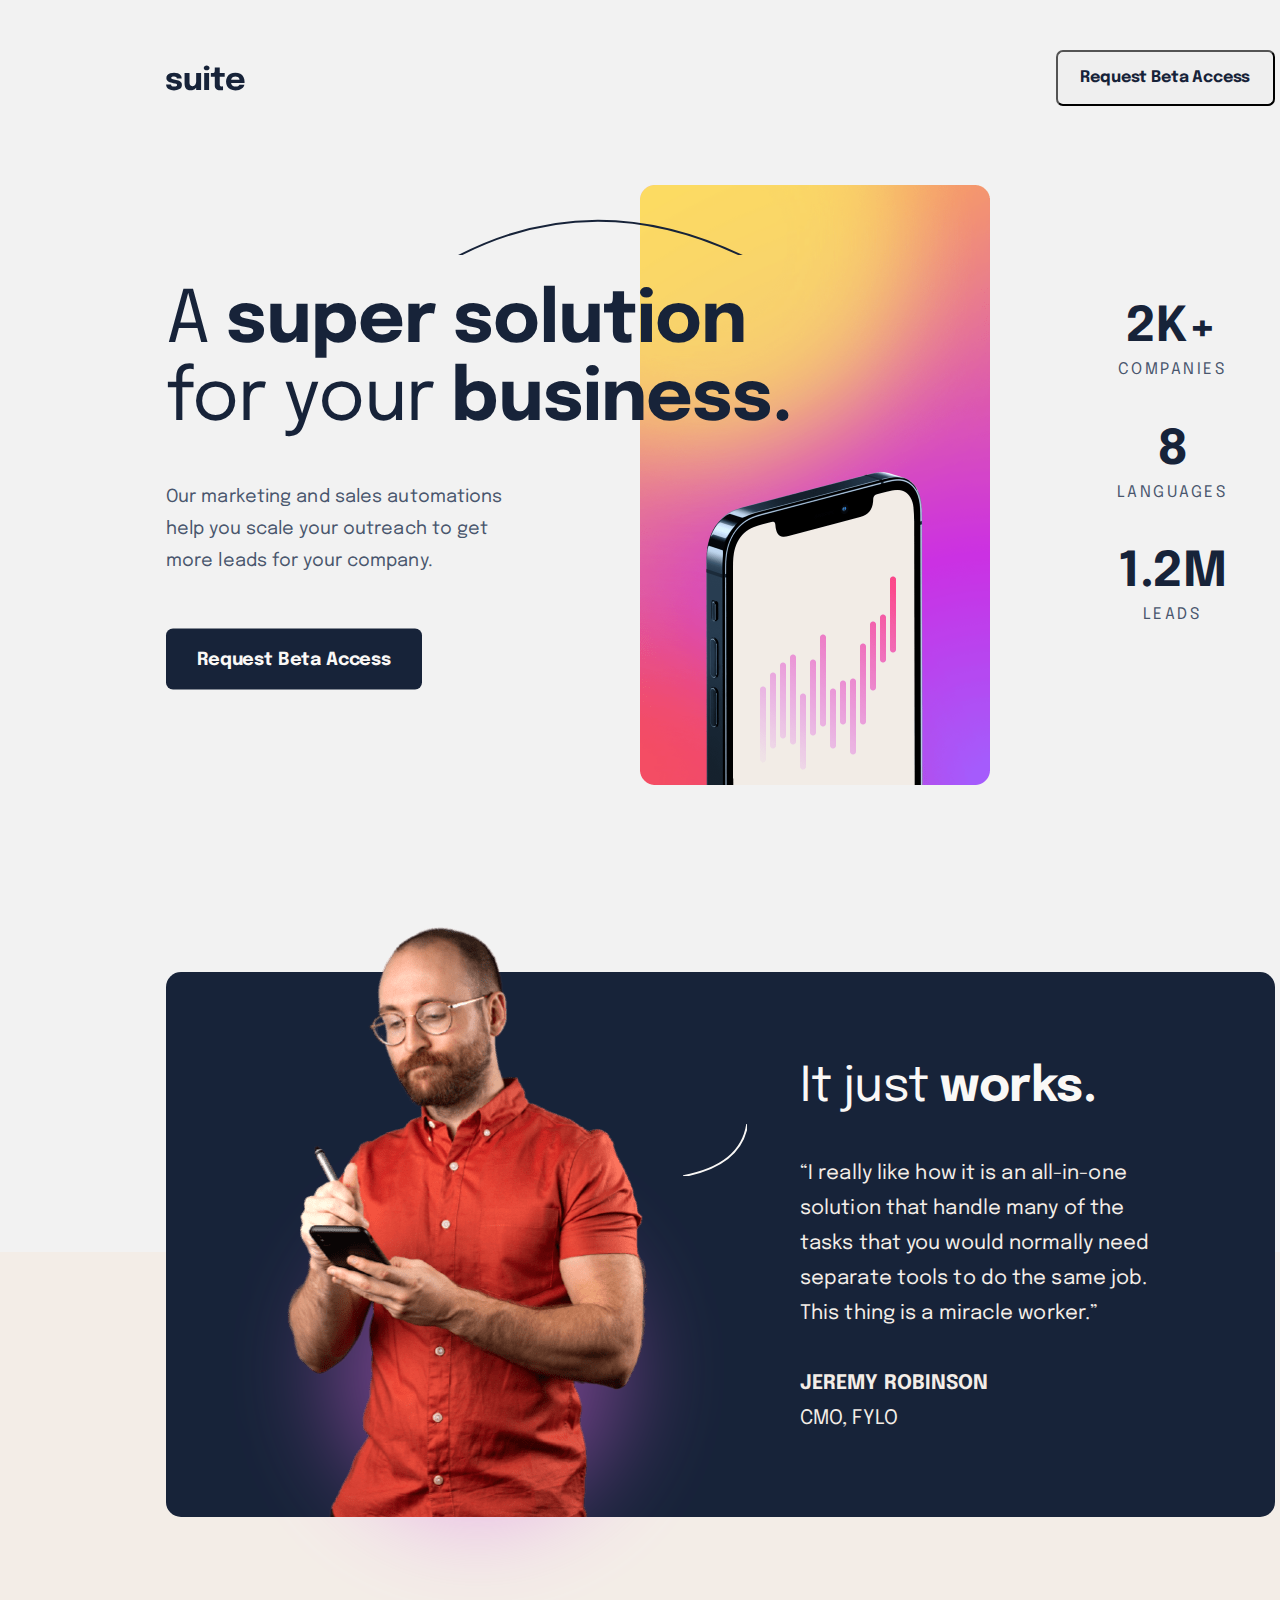
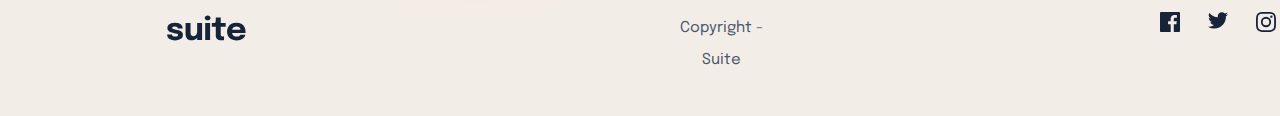
==== index.html @ c9d6505d "starter code removed" ====
<!DOCTYPE html>
<html lang="en">
<head>
  <meta charset="UTF-8">
  <meta name="viewport" content="width=device-width, initial-scale=1.0">
  <!-- favicon -->
  <link rel="icon" type="image/png" sizes="32x32" href="./assets/favicon-32x32.png">
  
  <!-- Epilogue fonts -->
  <link rel="preconnect" href="https://fonts.googleapis.com">
  <link rel="preconnect" href="https://fonts.gstatic.com" crossorigin>
  <link href="https://fonts.googleapis.com/css2?family=Epilogue:wght@400;700&display=swap" rel="stylesheet">
  
  <!-- stylesheet -->
  <link rel="stylesheet" href="style.css"> 
  
  <title>Suite landing page</title>

</head>
<body>
 
  <!-- Header -->
  <div class="header">
    <svg class="logo" width="79" height="26" xmlns="http://www.w3.org/2000/svg"><path d="M8.008 25.384c-1.013 0-1.99-.117-2.928-.352a8.821 8.821 0 0 1-2.52-1.04 5.379 5.379 0 0 1-1.76-1.72c-.432-.688-.648-1.49-.648-2.408V19.576H5.08V19.8c0 .619.275 1.072.824 1.36.55.288 1.293.432 2.232.432.49 0 .963-.05 1.416-.152.453-.101.827-.267 1.12-.496.293-.23.44-.52.44-.872 0-.565-.312-.965-.936-1.2-.624-.235-1.624-.47-3-.704a19.855 19.855 0 0 1-2.368-.544 10 10 0 0 1-2.208-.936A4.827 4.827 0 0 1 .984 15.2C.579 14.597.376 13.864.376 13c0-1.152.35-2.123 1.048-2.912.699-.79 1.63-1.387 2.792-1.792 1.163-.405 2.443-.608 3.84-.608 1.333 0 2.576.221 3.728.664 1.152.443 2.085 1.077 2.8 1.904.715.827 1.072 1.821 1.072 2.984v.224h-4.88v-.192c0-.427-.136-.773-.408-1.04a2.563 2.563 0 0 0-1.032-.6 4.22 4.22 0 0 0-1.296-.2 6.11 6.11 0 0 0-1.256.136 2.96 2.96 0 0 0-1.096.448 1.003 1.003 0 0 0-.448.872c0 .363.16.659.48.888.32.23.768.416 1.344.56.576.144 1.243.28 2 .408a24.9 24.9 0 0 1 2.264.488 9.99 9.99 0 0 1 2.24.88 4.882 4.882 0 0 1 1.696 1.488c.432.613.648 1.39.648 2.328 0 .97-.224 1.803-.672 2.496a5.126 5.126 0 0 1-1.816 1.688 9.18 9.18 0 0 1-2.544.96c-.933.208-1.89.312-2.872.312Zm16.58-.064c-1.206 0-2.198-.195-2.976-.584-.78-.39-1.392-.915-1.84-1.576a6.381 6.381 0 0 1-.944-2.208 11.254 11.254 0 0 1-.272-2.464V8.008h4.96v9.168c0 .715.08 1.37.24 1.968.16.597.456 1.077.888 1.44s1.048.544 1.848.544c.778 0 1.44-.221 1.984-.664.544-.443.96-1.01 1.248-1.704a5.538 5.538 0 0 0 .432-2.144l1.392 1.136a8.842 8.842 0 0 1-.488 2.976 7.408 7.408 0 0 1-1.384 2.408 6.208 6.208 0 0 1-2.184 1.608c-.86.384-1.827.576-2.904.576Zm5.568-.32V8.008h4.96V25h-4.96Zm8.035 0V8.008h4.912V25h-4.912ZM40.64 5.24c-.768 0-1.437-.203-2.008-.608-.57-.405-.856-.976-.856-1.712 0-.747.285-1.323.856-1.728.57-.405 1.24-.608 2.008-.608.779 0 1.453.203 2.024.608.57.405.856.981.856 1.728s-.285 1.32-.856 1.72c-.57.4-1.245.6-2.024.6Zm14.036 20.112c-.651 0-1.32-.056-2.008-.168a5.718 5.718 0 0 1-1.92-.672c-.592-.336-1.07-.83-1.432-1.48-.363-.65-.544-1.51-.544-2.576v-8.608h-3.92v-3.84h1.104c.64 0 1.149-.027 1.528-.08.378-.053.661-.19.848-.408.186-.219.306-.563.36-1.032.053-.47.08-1.115.08-1.936V2.408h4.976v5.6h4.944v3.84h-4.944V19.048c0 .736.088 1.333.264 1.792.176.459.616.688 1.32.688a5.01 5.01 0 0 0 1-.096c.314-.064.552-.128.712-.192v3.728a4.913 4.913 0 0 1-.944.264c-.406.08-.88.12-1.424.12Zm8.051-7.36v-3.28H73.99l-.48.832v-.48c0-.608-.144-1.192-.432-1.752-.288-.56-.733-1.019-1.336-1.376-.602-.357-1.373-.536-2.312-.536-.938 0-1.746.2-2.424.6-.677.4-1.194.973-1.552 1.72-.357.747-.536 1.648-.536 2.704 0 1.088.174 2.019.52 2.792.347.773.864 1.368 1.552 1.784.688.416 1.544.624 2.568.624.662 0 1.232-.061 1.712-.184s.872-.28 1.176-.472c.304-.192.536-.405.696-.64.16-.235.256-.464.288-.688h4.896c-.064.715-.31 1.416-.736 2.104-.426.688-1.018 1.307-1.776 1.856-.757.55-1.677.984-2.76 1.304-1.082.32-2.317.48-3.704.48-1.877 0-3.514-.376-4.912-1.128-1.397-.752-2.48-1.792-3.248-3.12-.768-1.328-1.152-2.861-1.152-4.6 0-1.76.392-3.304 1.176-4.632.784-1.328 1.878-2.363 3.28-3.104 1.403-.741 3.027-1.112 4.872-1.112 1.888 0 3.52.376 4.896 1.128a7.878 7.878 0 0 1 3.184 3.152c.747 1.35 1.12 2.92 1.12 4.712 0 .267-.005.523-.016.768-.01.245-.026.427-.048.544H62.726Z" fill="#172339"/></svg>
    <button class="top-most-button">Request Beta Access</button> 
  </div>

  <!-- first-section -->
  <div class="first-section">
  <svg class = "arch" width="289" height="39" xmlns="http://www.w3.org/2000/svg"><path d="M1 37.676c92.173-48 187.84-48 287 0" stroke="#172339" stroke-width="2" fill="none"/></svg>
  <div class="description"><h1 class="main-description">A <strong>super solution</strong> <br> for your <strong>business.</strong> </h1>

  <h5 class="second-description">Our marketing and sales automations <br> help you scale your outreach to 
  get <br> more leads for your company. </h5>

  <button class="second-button"> Request Beta Access </button>
  </div>
  <img class="phone" src="assets/image-hero-portrait@2x.png" alt="">
  <img class="tablet-phone" src="assets/image-hero-portrait.png" alt="">
  <img class="mobile-phone" src="assets/image-hero-landscape.png" alt="">

  <div class="metrics">
    
      <h2>2K+</h2>
    <h5>COMPANIES</h5>

    <h2 >8</h2>
    <h5> LANGUAGES </h5>

    <h2 >1.2M</h2>
    <h5>LEADS</h5>
    

  </div>
  </div>

  <!-- second section -->
  <div class="second-section">
    <img class="jeremy" src="assets/image-jeremy-large.png" alt="jeremy">
    <img class="phone-jeremy" src="assets/image-jeremy-small.png" alt="jeremy">
   

    <svg class="blur" width="538" height="538" xmlns="http://www.w3.org/2000/svg"><defs><filter x="-51%" y="-51%" width="202%" height="202%" filterUnits="objectBoundingBox" id="a"><feGaussianBlur stdDeviation="50" in="SourceGraphic"/></filter></defs><circle filter="url(#a)" cx="289" cy="412" r="147" transform="translate(-20 -143)" fill="#DB65E2" fill-rule="evenodd" opacity=".476"/></svg>
    <svg class="second-curve" width="66" height="54" xmlns="http://www.w3.org/2000/svg"><path d="M64.25.153C59.995 27.67 38.646 45.003.2 52.153" stroke="#FAF8F6" stroke-width="2" fill="none"/></svg>
    <div class="testimony"> 
      <div class="text-placement">
      <h3>It just <strong> works.</strong></h3>

    <h4>“I really like how it is an all-in-one <br> solution that handle many of 
    the <br> tasks that you would normally need <br> separate tools to do the same 
    job. <br> This thing is a miracle worker.”
    <br><br><strong>JEREMY ROBINSON</strong><br> CMO, FYLO </h4>
  </div>
  </div>
</div>


<!-- footer -->
<footer>
  <div class="footer-div">
   <svg class="logo" width="79" height="26" xmlns="http://www.w3.org/2000/svg"><path d="M8.008 25.384c-1.013 0-1.99-.117-2.928-.352a8.821 8.821 0 0 1-2.52-1.04 5.379 5.379 0 0 1-1.76-1.72c-.432-.688-.648-1.49-.648-2.408V19.576H5.08V19.8c0 .619.275 1.072.824 1.36.55.288 1.293.432 2.232.432.49 0 .963-.05 1.416-.152.453-.101.827-.267 1.12-.496.293-.23.44-.52.44-.872 0-.565-.312-.965-.936-1.2-.624-.235-1.624-.47-3-.704a19.855 19.855 0 0 1-2.368-.544 10 10 0 0 1-2.208-.936A4.827 4.827 0 0 1 .984 15.2C.579 14.597.376 13.864.376 13c0-1.152.35-2.123 1.048-2.912.699-.79 1.63-1.387 2.792-1.792 1.163-.405 2.443-.608 3.84-.608 1.333 0 2.576.221 3.728.664 1.152.443 2.085 1.077 2.8 1.904.715.827 1.072 1.821 1.072 2.984v.224h-4.88v-.192c0-.427-.136-.773-.408-1.04a2.563 2.563 0 0 0-1.032-.6 4.22 4.22 0 0 0-1.296-.2 6.11 6.11 0 0 0-1.256.136 2.96 2.96 0 0 0-1.096.448 1.003 1.003 0 0 0-.448.872c0 .363.16.659.48.888.32.23.768.416 1.344.56.576.144 1.243.28 2 .408a24.9 24.9 0 0 1 2.264.488 9.99 9.99 0 0 1 2.24.88 4.882 4.882 0 0 1 1.696 1.488c.432.613.648 1.39.648 2.328 0 .97-.224 1.803-.672 2.496a5.126 5.126 0 0 1-1.816 1.688 9.18 9.18 0 0 1-2.544.96c-.933.208-1.89.312-2.872.312Zm16.58-.064c-1.206 0-2.198-.195-2.976-.584-.78-.39-1.392-.915-1.84-1.576a6.381 6.381 0 0 1-.944-2.208 11.254 11.254 0 0 1-.272-2.464V8.008h4.96v9.168c0 .715.08 1.37.24 1.968.16.597.456 1.077.888 1.44s1.048.544 1.848.544c.778 0 1.44-.221 1.984-.664.544-.443.96-1.01 1.248-1.704a5.538 5.538 0 0 0 .432-2.144l1.392 1.136a8.842 8.842 0 0 1-.488 2.976 7.408 7.408 0 0 1-1.384 2.408 6.208 6.208 0 0 1-2.184 1.608c-.86.384-1.827.576-2.904.576Zm5.568-.32V8.008h4.96V25h-4.96Zm8.035 0V8.008h4.912V25h-4.912ZM40.64 5.24c-.768 0-1.437-.203-2.008-.608-.57-.405-.856-.976-.856-1.712 0-.747.285-1.323.856-1.728.57-.405 1.24-.608 2.008-.608.779 0 1.453.203 2.024.608.57.405.856.981.856 1.728s-.285 1.32-.856 1.72c-.57.4-1.245.6-2.024.6Zm14.036 20.112c-.651 0-1.32-.056-2.008-.168a5.718 5.718 0 0 1-1.92-.672c-.592-.336-1.07-.83-1.432-1.48-.363-.65-.544-1.51-.544-2.576v-8.608h-3.92v-3.84h1.104c.64 0 1.149-.027 1.528-.08.378-.053.661-.19.848-.408.186-.219.306-.563.36-1.032.053-.47.08-1.115.08-1.936V2.408h4.976v5.6h4.944v3.84h-4.944V19.048c0 .736.088 1.333.264 1.792.176.459.616.688 1.32.688a5.01 5.01 0 0 0 1-.096c.314-.064.552-.128.712-.192v3.728a4.913 4.913 0 0 1-.944.264c-.406.08-.88.12-1.424.12Zm8.051-7.36v-3.28H73.99l-.48.832v-.48c0-.608-.144-1.192-.432-1.752-.288-.56-.733-1.019-1.336-1.376-.602-.357-1.373-.536-2.312-.536-.938 0-1.746.2-2.424.6-.677.4-1.194.973-1.552 1.72-.357.747-.536 1.648-.536 2.704 0 1.088.174 2.019.52 2.792.347.773.864 1.368 1.552 1.784.688.416 1.544.624 2.568.624.662 0 1.232-.061 1.712-.184s.872-.28 1.176-.472c.304-.192.536-.405.696-.64.16-.235.256-.464.288-.688h4.896c-.064.715-.31 1.416-.736 2.104-.426.688-1.018 1.307-1.776 1.856-.757.55-1.677.984-2.76 1.304-1.082.32-2.317.48-3.704.48-1.877 0-3.514-.376-4.912-1.128-1.397-.752-2.48-1.792-3.248-3.12-.768-1.328-1.152-2.861-1.152-4.6 0-1.76.392-3.304 1.176-4.632.784-1.328 1.878-2.363 3.28-3.104 1.403-.741 3.027-1.112 4.872-1.112 1.888 0 3.52.376 4.896 1.128a7.878 7.878 0 0 1 3.184 3.152c.747 1.35 1.12 2.92 1.12 4.712 0 .267-.005.523-.016.768-.01.245-.026.427-.048.544H62.726Z" fill="#172339"/></svg>
    <h6>Copyright - Suite</h6>
    <div class="media">
      <svg class ="fb" width="20" height="20" xmlns="http://www.w3.org/2000/svg"><path d="M18.896 0H1.104C.494 0 0 .494 0 1.104v17.793C0 19.506.494 20 1.104 20h9.58v-7.745H8.076V9.237h2.606V7.01c0-2.583 1.578-3.99 3.883-3.99 1.104 0 2.052.082 2.329.119v2.7h-1.598c-1.254 0-1.496.597-1.496 1.47v1.928h2.989l-.39 3.018h-2.6V20h5.098c.608 0 1.102-.494 1.102-1.104V1.104C20 .494 19.506 0 18.896 0Z" fill="#172339"/></svg>
      <svg class = "twt" width="20" height="17" xmlns="http://www.w3.org/2000/svg"><path d="M20 2.172a8.192 8.192 0 0 1-2.357.646 4.11 4.11 0 0 0 1.805-2.27 8.22 8.22 0 0 1-2.606.996A4.096 4.096 0 0 0 13.847.248c-2.65 0-4.596 2.472-3.998 5.037A11.648 11.648 0 0 1 1.392 1a4.109 4.109 0 0 0 1.27 5.478 4.086 4.086 0 0 1-1.858-.513c-.045 1.9 1.318 3.679 3.291 4.075a4.113 4.113 0 0 1-1.853.07 4.106 4.106 0 0 0 3.833 2.849A8.25 8.25 0 0 1 0 14.658a11.616 11.616 0 0 0 6.29 1.843c7.618 0 11.923-6.434 11.663-12.205A8.354 8.354 0 0 0 20 2.172Z" fill="#172339"/></svg>
      <svg class = "ig" width="20" height="20" xmlns="http://www.w3.org/2000/svg"><path d="M10 1.802c2.67 0 2.987.01 4.042.059 2.71.123 3.975 1.409 4.099 4.099.048 1.054.057 1.37.057 4.04 0 2.672-.01 2.988-.057 4.042-.124 2.687-1.387 3.975-4.1 4.099-1.054.048-1.37.058-4.041.058-2.67 0-2.987-.01-4.04-.058-2.717-.124-3.977-1.416-4.1-4.1-.048-1.054-.058-1.37-.058-4.041 0-2.67.01-2.986.058-4.04.124-2.69 1.387-3.977 4.1-4.1 1.054-.048 1.37-.058 4.04-.058ZM10 0C7.284 0 6.944.012 5.877.06 2.246.227.227 2.242.061 5.877.01 6.944 0 7.284 0 10s.012 3.057.06 4.123c.167 3.632 2.182 5.65 5.817 5.817 1.067.048 1.407.06 4.123.06s3.057-.012 4.123-.06c3.629-.167 5.652-2.182 5.816-5.817.05-1.066.061-1.407.061-4.123s-.012-3.056-.06-4.122C19.777 2.249 17.76.228 14.124.06 13.057.01 12.716 0 10 0Zm0 4.865a5.135 5.135 0 1 0 0 10.27 5.135 5.135 0 0 0 0-10.27Zm0 8.468a3.333 3.333 0 1 1 0-6.666 3.333 3.333 0 0 1 0 6.666Zm5.338-9.87a1.2 1.2 0 1 0 0 2.4 1.2 1.2 0 0 0 0-2.4Z" fill="#172339"/></svg>
    </div>
  </div>
</footer>
</body>
</html>
---- style.css ----
body{
    margin: 0;
    padding: 50px 166px;
    background-color: #F2F2F2;
    font-family: 'Epilogue', sans-serif;
    position: relative;
}

.header {
    height: 56px;
    width: 1108.85px;
    margin: auto;
    position: relative;
}

.logo{
    position: absolute;
    top: 50%;
    transform: translateY(-50%);
}

.top-most-button{
    position:absolute;
    right: 0;
    top: 50%;
    transform: translateY(-50%); 
    height: 56px;
    width: 219px;
    font-family: Epilogue;
    font-size: 16px;
    font-weight: 700;
    line-height: 32px;
    letter-spacing: -0.1599999964237213px;
    border-radius: 7px;
    color: #172339;
}

.top-most-button:hover{
    background-color: #172339;
    color: #FAF8F6;
}

.first-section{
    margin: 79px auto 142.44px auto;
    position: relative;
    width: 64rem;
    height: 600px;
}

.description{
    position: absolute;
    top: 50%;
    transform: translateY(-50%);
    height: 405px;
    width: 635px;
;

}

.metrics{
    position:absolute;
    height: 375px;
    width: 190px;
    right: 0;
    top: 50%;
    transform: translateY(-60%);
    text-align: center;
   
   
}

.phone{
    position: absolute;
    left: 474px;
    width: 350px;
    height: 600px;
    z-index: -1;
    margin-right: 96px;
}

.tablet-phone{
    display: none;
}

.mobile-phone{
    display: none;
}

.arch{
    position: absolute;
    top: 34px;
    left: 290px;
    height: 36px;
    width: 287px;
}

h1 {
    font-weight: lighter;
}

.main-description{
    margin: 0 0 40px 0;
    height: 158px;
    width: 635px;
    font-weight: 400;
    font-size: 72px;
    line-height: 78px;
    letter-spacing: -1px;
    color: #172339;

}

.second-description{
    width: 350px;
    height: 96px;
    color: #49566D;
    font-family: Epilogue;
    font-size: 18px;
    font-weight: 400;
    line-height: 32px;
    letter-spacing: 0.10000000149011612px;
    text-align: left;

}

.second-button{
    height: 61px;
    width: 256px;
    margin-top: 52px;
    border-radius: 7px;
    background-color: #172339;
    font-family: Epilogue;
    font-size: 18px;
    font-weight: 700;
    line-height: 32px;
    letter-spacing: -0.18000000715255737px;
   color: #FAF8F6;
   border-width: 0;
}
.second-button:hover{
    background-image: linear-gradient(to bottom right, #A060FF, #CB30E3, #FFA84E);
}

h2{
    height: 56px;
    width: 344px;
    font-family: Epilogue;
    font-size: 48px;
    font-weight: 700;
    line-height: 56px;
    letter-spacing: -0.5px;
    margin-bottom: 1px;
    color: #172339;



}

h5{
    margin: 0;
    height: 26px;
    width: 344px;
    font-family: Epilogue;
    font-size: 16px;
    font-weight: 400;
    line-height: 26px;
    letter-spacing: 2.5px;
    color: #49566D;
}

.second-section{
    position: relative;
    height: 589.5569458007812px;
    width: 1109px;
    

}

.jeremy {
    position: absolute;
   left: 121.49px;
   z-index: 1;
   
}

.tablet-jeremy{
    display: none;
}

.phone-jeremy{
    display: none;
}

.blur{
    position: absolute;
    left: 43.49000000000001px;
    bottom: -122px;
    z-index: 0;

}

.testimony {
    position: absolute;
    height: 545px;
    width: 1109px;
    background: #172339;
    bottom: 0;
    border-radius: 15px;
    z-index: -1;
    

}

.text-placement {
    position: absolute;
    right: 125px;
    top : 50%;
    transform: translateY(-50%); 
    height: 369px;
    width: 350px;


}

h3{
    height: 56px;
    width: 308px;
    font-family: Epilogue;
    font-size: 48px;
    font-weight: 400;
    line-height: 56px;
    letter-spacing: -0.5px;
    text-align: left;
    color: #FAF8F6;
    height: 56px;
    left: 0px;
    top: 0px;
    border-radius: nullpx;
    margin: 0 0 40px 0;


}

h4 {
    height: 175px;
    width: 350px;
    font-family: Epilogue;
    font-size: 20px;
    font-weight: 400;
    line-height: 35px;
    letter-spacing: 0.10000000149011612px;
    text-align: left;
    color: #F3EDE7;
    margin: 0;

    

}

.second-curve {
    position: absolute;
    top: 196.15px;
    right: 527.75px;
    width: 64.05px;
    height: 52px;
}

footer {
    background: #F3EDE7;
    position: absolute;
    width: 1440px;
    height: 464px;
    left: 0px;
    top: 1252px;
    z-index: -2;
    
}

.footer-div{
    position: absolute;
    height: 32px;
    width: 1109px;
    left: 167px;
    bottom: 72px;
    border-radius: 0px;

}

h6{
    text-align: center;
    display: inline;
    position: absolute;
    right: 50%;
    transform: translateX(50%);
    bottom: 0px;
    margin: 0;
    font-size: 15px;
    font-weight: 400;
    line-height: 32px;
    letter-spacing: 0.0833333358168602px;
    text-align: center;
    color: #49566D;
    height: 32px;
    width: 125px;
}

.media{
    height: 20px;
    width: 116px;
    text-align: right;
    height: 20px;
    width: 116px;
    display: flex;
    position: absolute;
    right: 0;
}

.fb{
    margin-right: 28px;
}

.twt {
    margin-right: 28px;
}

.twt:hover{
    opacity: 50%;
}

.ig:hover{
    opacity: 50%;
}

.fb:hover{
    opacity: 50%;
}

@media only screen  
and (min-width: 600px) 
and (max-width: 768px) {
    .phone {
       display: none; 
    }

    .tablet-phone{
        display: block;
    }

    
}

@media only screen  
  and (max-width: 600px) {
    .phone {
       display: none; 
    }

    .mobile-phone{
        display: flex;
        position: absolute;
        height: 240px;
        width: 343px;
        left: 0px;
        top: 379px;
    }

    .jeremy{
        display: none;
    }

    .phone-jeremy{
        display: block;
       
    


    }

    .header{
        width: 354px;
        height: 48px;
    }

    body{
        padding: 50px 16px;
    }

    .top-most-button{
        height: 48px;
        width: 182px;
        font-family: Epilogue;
        font-size: 14px;
        font-weight: 700;
        line-height: 24px;
        letter-spacing: -0.14000000059604645px;
    }

    .first-section{
        width: 343.5px;
    }

    .arch{
        position: absolute;
        height: 102px;
        width: 291.47222900390625px;
        left: 87px;
        top: -39px;
        
        transform: scale(0.5);

    }
    .description{
        position: absolute;
        height: 325.3243713378906px;
        width: 343.5px;
        left: 0px;
        top: 178px;
        border-radius: 0px;

    }
    .main-description{
        font-family: Epilogue;
        font-size: 38px;
        font-weight: 700;
        line-height: 44px;
        letter-spacing: -0.5277777910232544px;
        text-align: left;
        margin-bottom: 0;

    }

    .second-description{
        position: absolute;
        height: 84px;
        width: 343px;
        left: 0px;
        top: 114px;
       

        font-family: Epilogue;
        font-size: 16px;
        font-weight: 400;
        line-height: 28px;
        letter-spacing: 0.08888889104127884px;
        text-align: left;

    }

    .second-button{
        position: absolute;
    top: 179zpx;
    
    }

    .metrics{
        position: absolute;
        height: 313px;
        width: 344px;
        left: 0;
        top: 847px;
        
    }

    .second-section{
        height: 929px;
        width: 573px;
        left: 0px;
        top: 1174px;
        border-radius: 0px;


    }
}
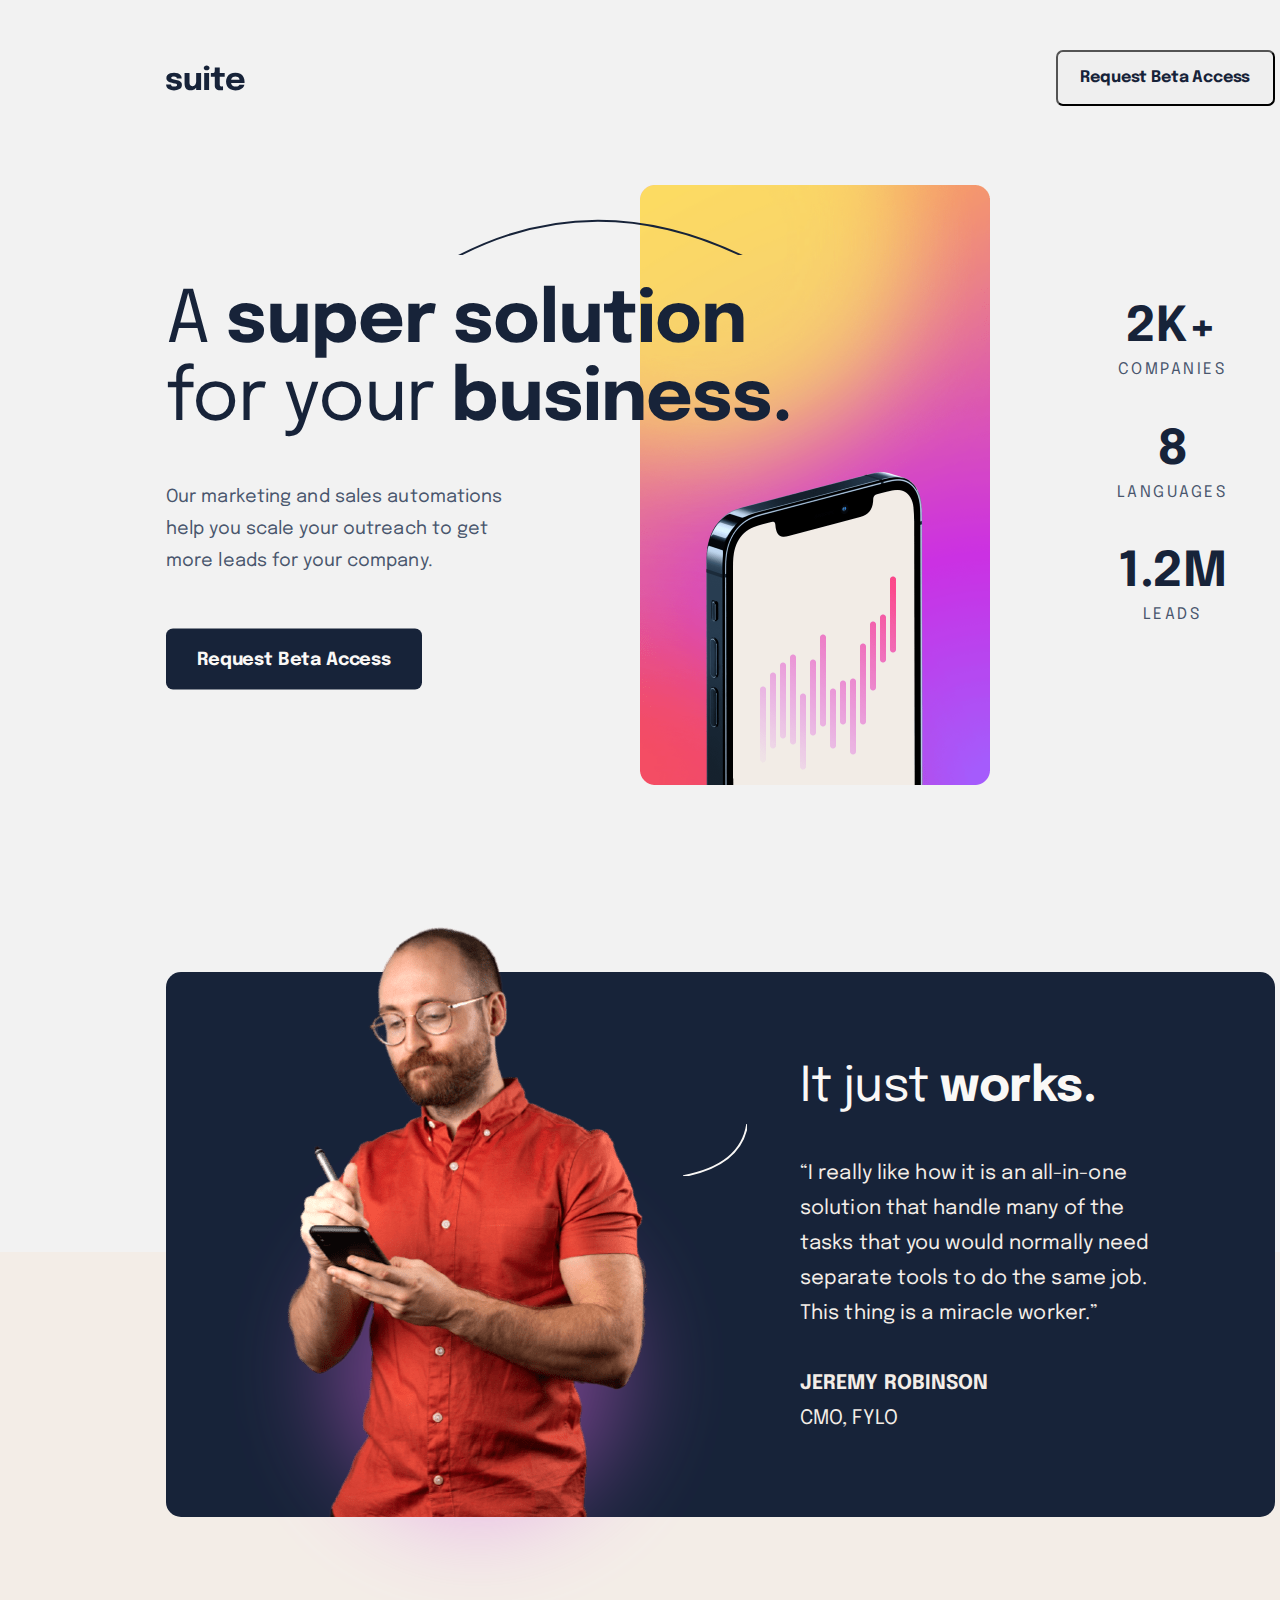
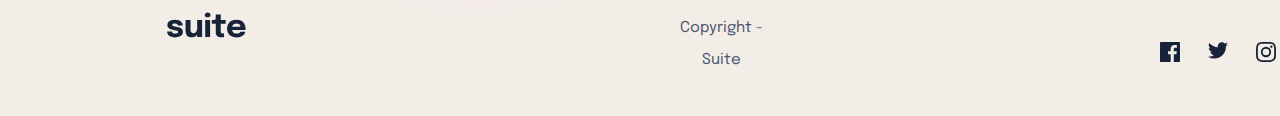
==== commit 1f443ee8: "arrangement of phone view done" ====
--- a/index.html
+++ b/index.html
@@ -78,7 +78,7 @@
 <!-- footer -->
 <footer>
   <div class="footer-div">
-   <svg class="logo" width="79" height="26" xmlns="http://www.w3.org/2000/svg"><path d="M8.008 25.384c-1.013 0-1.99-.117-2.928-.352a8.821 8.821 0 0 1-2.52-1.04 5.379 5.379 0 0 1-1.76-1.72c-.432-.688-.648-1.49-.648-2.408V19.576H5.08V19.8c0 .619.275 1.072.824 1.36.55.288 1.293.432 2.232.432.49 0 .963-.05 1.416-.152.453-.101.827-.267 1.12-.496.293-.23.44-.52.44-.872 0-.565-.312-.965-.936-1.2-.624-.235-1.624-.47-3-.704a19.855 19.855 0 0 1-2.368-.544 10 10 0 0 1-2.208-.936A4.827 4.827 0 0 1 .984 15.2C.579 14.597.376 13.864.376 13c0-1.152.35-2.123 1.048-2.912.699-.79 1.63-1.387 2.792-1.792 1.163-.405 2.443-.608 3.84-.608 1.333 0 2.576.221 3.728.664 1.152.443 2.085 1.077 2.8 1.904.715.827 1.072 1.821 1.072 2.984v.224h-4.88v-.192c0-.427-.136-.773-.408-1.04a2.563 2.563 0 0 0-1.032-.6 4.22 4.22 0 0 0-1.296-.2 6.11 6.11 0 0 0-1.256.136 2.96 2.96 0 0 0-1.096.448 1.003 1.003 0 0 0-.448.872c0 .363.16.659.48.888.32.23.768.416 1.344.56.576.144 1.243.28 2 .408a24.9 24.9 0 0 1 2.264.488 9.99 9.99 0 0 1 2.24.88 4.882 4.882 0 0 1 1.696 1.488c.432.613.648 1.39.648 2.328 0 .97-.224 1.803-.672 2.496a5.126 5.126 0 0 1-1.816 1.688 9.18 9.18 0 0 1-2.544.96c-.933.208-1.89.312-2.872.312Zm16.58-.064c-1.206 0-2.198-.195-2.976-.584-.78-.39-1.392-.915-1.84-1.576a6.381 6.381 0 0 1-.944-2.208 11.254 11.254 0 0 1-.272-2.464V8.008h4.96v9.168c0 .715.08 1.37.24 1.968.16.597.456 1.077.888 1.44s1.048.544 1.848.544c.778 0 1.44-.221 1.984-.664.544-.443.96-1.01 1.248-1.704a5.538 5.538 0 0 0 .432-2.144l1.392 1.136a8.842 8.842 0 0 1-.488 2.976 7.408 7.408 0 0 1-1.384 2.408 6.208 6.208 0 0 1-2.184 1.608c-.86.384-1.827.576-2.904.576Zm5.568-.32V8.008h4.96V25h-4.96Zm8.035 0V8.008h4.912V25h-4.912ZM40.64 5.24c-.768 0-1.437-.203-2.008-.608-.57-.405-.856-.976-.856-1.712 0-.747.285-1.323.856-1.728.57-.405 1.24-.608 2.008-.608.779 0 1.453.203 2.024.608.57.405.856.981.856 1.728s-.285 1.32-.856 1.72c-.57.4-1.245.6-2.024.6Zm14.036 20.112c-.651 0-1.32-.056-2.008-.168a5.718 5.718 0 0 1-1.92-.672c-.592-.336-1.07-.83-1.432-1.48-.363-.65-.544-1.51-.544-2.576v-8.608h-3.92v-3.84h1.104c.64 0 1.149-.027 1.528-.08.378-.053.661-.19.848-.408.186-.219.306-.563.36-1.032.053-.47.08-1.115.08-1.936V2.408h4.976v5.6h4.944v3.84h-4.944V19.048c0 .736.088 1.333.264 1.792.176.459.616.688 1.32.688a5.01 5.01 0 0 0 1-.096c.314-.064.552-.128.712-.192v3.728a4.913 4.913 0 0 1-.944.264c-.406.08-.88.12-1.424.12Zm8.051-7.36v-3.28H73.99l-.48.832v-.48c0-.608-.144-1.192-.432-1.752-.288-.56-.733-1.019-1.336-1.376-.602-.357-1.373-.536-2.312-.536-.938 0-1.746.2-2.424.6-.677.4-1.194.973-1.552 1.72-.357.747-.536 1.648-.536 2.704 0 1.088.174 2.019.52 2.792.347.773.864 1.368 1.552 1.784.688.416 1.544.624 2.568.624.662 0 1.232-.061 1.712-.184s.872-.28 1.176-.472c.304-.192.536-.405.696-.64.16-.235.256-.464.288-.688h4.896c-.064.715-.31 1.416-.736 2.104-.426.688-1.018 1.307-1.776 1.856-.757.55-1.677.984-2.76 1.304-1.082.32-2.317.48-3.704.48-1.877 0-3.514-.376-4.912-1.128-1.397-.752-2.48-1.792-3.248-3.12-.768-1.328-1.152-2.861-1.152-4.6 0-1.76.392-3.304 1.176-4.632.784-1.328 1.878-2.363 3.28-3.104 1.403-.741 3.027-1.112 4.872-1.112 1.888 0 3.52.376 4.896 1.128a7.878 7.878 0 0 1 3.184 3.152c.747 1.35 1.12 2.92 1.12 4.712 0 .267-.005.523-.016.768-.01.245-.026.427-.048.544H62.726Z" fill="#172339"/></svg>
+   <svg class="second-logo" width="79" height="26" xmlns="http://www.w3.org/2000/svg"><path d="M8.008 25.384c-1.013 0-1.99-.117-2.928-.352a8.821 8.821 0 0 1-2.52-1.04 5.379 5.379 0 0 1-1.76-1.72c-.432-.688-.648-1.49-.648-2.408V19.576H5.08V19.8c0 .619.275 1.072.824 1.36.55.288 1.293.432 2.232.432.49 0 .963-.05 1.416-.152.453-.101.827-.267 1.12-.496.293-.23.44-.52.44-.872 0-.565-.312-.965-.936-1.2-.624-.235-1.624-.47-3-.704a19.855 19.855 0 0 1-2.368-.544 10 10 0 0 1-2.208-.936A4.827 4.827 0 0 1 .984 15.2C.579 14.597.376 13.864.376 13c0-1.152.35-2.123 1.048-2.912.699-.79 1.63-1.387 2.792-1.792 1.163-.405 2.443-.608 3.84-.608 1.333 0 2.576.221 3.728.664 1.152.443 2.085 1.077 2.8 1.904.715.827 1.072 1.821 1.072 2.984v.224h-4.88v-.192c0-.427-.136-.773-.408-1.04a2.563 2.563 0 0 0-1.032-.6 4.22 4.22 0 0 0-1.296-.2 6.11 6.11 0 0 0-1.256.136 2.96 2.96 0 0 0-1.096.448 1.003 1.003 0 0 0-.448.872c0 .363.16.659.48.888.32.23.768.416 1.344.56.576.144 1.243.28 2 .408a24.9 24.9 0 0 1 2.264.488 9.99 9.99 0 0 1 2.24.88 4.882 4.882 0 0 1 1.696 1.488c.432.613.648 1.39.648 2.328 0 .97-.224 1.803-.672 2.496a5.126 5.126 0 0 1-1.816 1.688 9.18 9.18 0 0 1-2.544.96c-.933.208-1.89.312-2.872.312Zm16.58-.064c-1.206 0-2.198-.195-2.976-.584-.78-.39-1.392-.915-1.84-1.576a6.381 6.381 0 0 1-.944-2.208 11.254 11.254 0 0 1-.272-2.464V8.008h4.96v9.168c0 .715.08 1.37.24 1.968.16.597.456 1.077.888 1.44s1.048.544 1.848.544c.778 0 1.44-.221 1.984-.664.544-.443.96-1.01 1.248-1.704a5.538 5.538 0 0 0 .432-2.144l1.392 1.136a8.842 8.842 0 0 1-.488 2.976 7.408 7.408 0 0 1-1.384 2.408 6.208 6.208 0 0 1-2.184 1.608c-.86.384-1.827.576-2.904.576Zm5.568-.32V8.008h4.96V25h-4.96Zm8.035 0V8.008h4.912V25h-4.912ZM40.64 5.24c-.768 0-1.437-.203-2.008-.608-.57-.405-.856-.976-.856-1.712 0-.747.285-1.323.856-1.728.57-.405 1.24-.608 2.008-.608.779 0 1.453.203 2.024.608.57.405.856.981.856 1.728s-.285 1.32-.856 1.72c-.57.4-1.245.6-2.024.6Zm14.036 20.112c-.651 0-1.32-.056-2.008-.168a5.718 5.718 0 0 1-1.92-.672c-.592-.336-1.07-.83-1.432-1.48-.363-.65-.544-1.51-.544-2.576v-8.608h-3.92v-3.84h1.104c.64 0 1.149-.027 1.528-.08.378-.053.661-.19.848-.408.186-.219.306-.563.36-1.032.053-.47.08-1.115.08-1.936V2.408h4.976v5.6h4.944v3.84h-4.944V19.048c0 .736.088 1.333.264 1.792.176.459.616.688 1.32.688a5.01 5.01 0 0 0 1-.096c.314-.064.552-.128.712-.192v3.728a4.913 4.913 0 0 1-.944.264c-.406.08-.88.12-1.424.12Zm8.051-7.36v-3.28H73.99l-.48.832v-.48c0-.608-.144-1.192-.432-1.752-.288-.56-.733-1.019-1.336-1.376-.602-.357-1.373-.536-2.312-.536-.938 0-1.746.2-2.424.6-.677.4-1.194.973-1.552 1.72-.357.747-.536 1.648-.536 2.704 0 1.088.174 2.019.52 2.792.347.773.864 1.368 1.552 1.784.688.416 1.544.624 2.568.624.662 0 1.232-.061 1.712-.184s.872-.28 1.176-.472c.304-.192.536-.405.696-.64.16-.235.256-.464.288-.688h4.896c-.064.715-.31 1.416-.736 2.104-.426.688-1.018 1.307-1.776 1.856-.757.55-1.677.984-2.76 1.304-1.082.32-2.317.48-3.704.48-1.877 0-3.514-.376-4.912-1.128-1.397-.752-2.48-1.792-3.248-3.12-.768-1.328-1.152-2.861-1.152-4.6 0-1.76.392-3.304 1.176-4.632.784-1.328 1.878-2.363 3.28-3.104 1.403-.741 3.027-1.112 4.872-1.112 1.888 0 3.52.376 4.896 1.128a7.878 7.878 0 0 1 3.184 3.152c.747 1.35 1.12 2.92 1.12 4.712 0 .267-.005.523-.016.768-.01.245-.026.427-.048.544H62.726Z" fill="#172339"/></svg>
     <h6>Copyright - Suite</h6>
     <div class="media">
       <svg class ="fb" width="20" height="20" xmlns="http://www.w3.org/2000/svg"><path d="M18.896 0H1.104C.494 0 0 .494 0 1.104v17.793C0 19.506.494 20 1.104 20h9.58v-7.745H8.076V9.237h2.606V7.01c0-2.583 1.578-3.99 3.883-3.99 1.104 0 2.052.082 2.329.119v2.7h-1.598c-1.254 0-1.496.597-1.496 1.47v1.928h2.989l-.39 3.018h-2.6V20h5.098c.608 0 1.102-.494 1.102-1.104V1.104C20 .494 19.506 0 18.896 0Z" fill="#172339"/></svg>
--- a/style.css
+++ b/style.css
@@ -370,19 +370,19 @@
 
     .phone-jeremy{
         display: block;
-       
-    
-
+        left: 50%;
+        transform: translateX(50%);
 
     }
 
     .header{
-        width: 354px;
+        width: 100vw;
         height: 48px;
     }
 
     body{
         padding: 50px 16px;
+        width: 375px;
     }
 
     .top-most-button{
@@ -393,10 +393,12 @@
         font-weight: 700;
         line-height: 24px;
         letter-spacing: -0.14000000059604645px;
+        position: absolute;
+        right: 31px;
     }
 
     .first-section{
-        width: 343.5px;
+        width: 100vw;
     }
 
     .arch{
@@ -404,11 +406,11 @@
         height: 102px;
         width: 291.47222900390625px;
         left: 87px;
-        top: -39px;
-        
+        top: -39px;   
         transform: scale(0.5);
 
     }
+
     .description{
         position: absolute;
         height: 325.3243713378906px;
@@ -448,7 +450,7 @@
 
     .second-button{
         position: absolute;
-    top: 179zpx;
+    top: 189px;
     
     }
 
@@ -463,11 +465,86 @@
 
     .second-section{
         height: 929px;
-        width: 573px;
+        width: 100vw;
         left: 0px;
-        top: 1174px;
+        top: 358px;
         border-radius: 0px;
-
-
-    }
+        margin-left: -50px;
+    }
+
+    .testimony{
+        width: inherit;
+        bottom: -30px;
+        left: 34.4px;
+        height: 783px;
+        
+    }
+
+    .text-placement{
+        width: inherit;
+        height: 48px;
+        left: 0px;
+        top: 382px;
+        
+    }
+
+    h3{
+        font-family: Epilogue;
+        font-size: 40px;
+        font-weight: 700;
+        line-height: 48px;
+        letter-spacing: -0.4166666567325592px;
+        text-align: center;
+        margin-left: 40px;
+    }
+
+    h4{
+        font-family: Epilogue;
+        font-size: 18px;
+        font-weight: 400;
+        line-height: 32px;
+        letter-spacing: 0.09000000357627869px;
+        text-align: center;
+
+    }
+    .second-curve{
+        left: 50%;
+        top: 442px;
+        border-radius: 0px;
+    }
+
+    .blur{
+        display: none;
+    }
+
+    footer{
+        width: 100vw;
+        top: 2218px;
+        height: 297px;
+    }
+
+    .footer-div{
+        width: inherit;
+        height: inherit;
+        position: relative;
+        bottom: 0;
+        left: 0;
+    }
+
+    .second-logo{
+        position: absolute;
+        left: 50%;
+        transform: translateX(-50%);
+        top: 25%;
+    }
+
+    h6{
+        bottom: 40%;
+    }
+
+    .media{
+        right: 50%;
+        transform: translateX(50%);
+        top: 75%;
+    }    
 }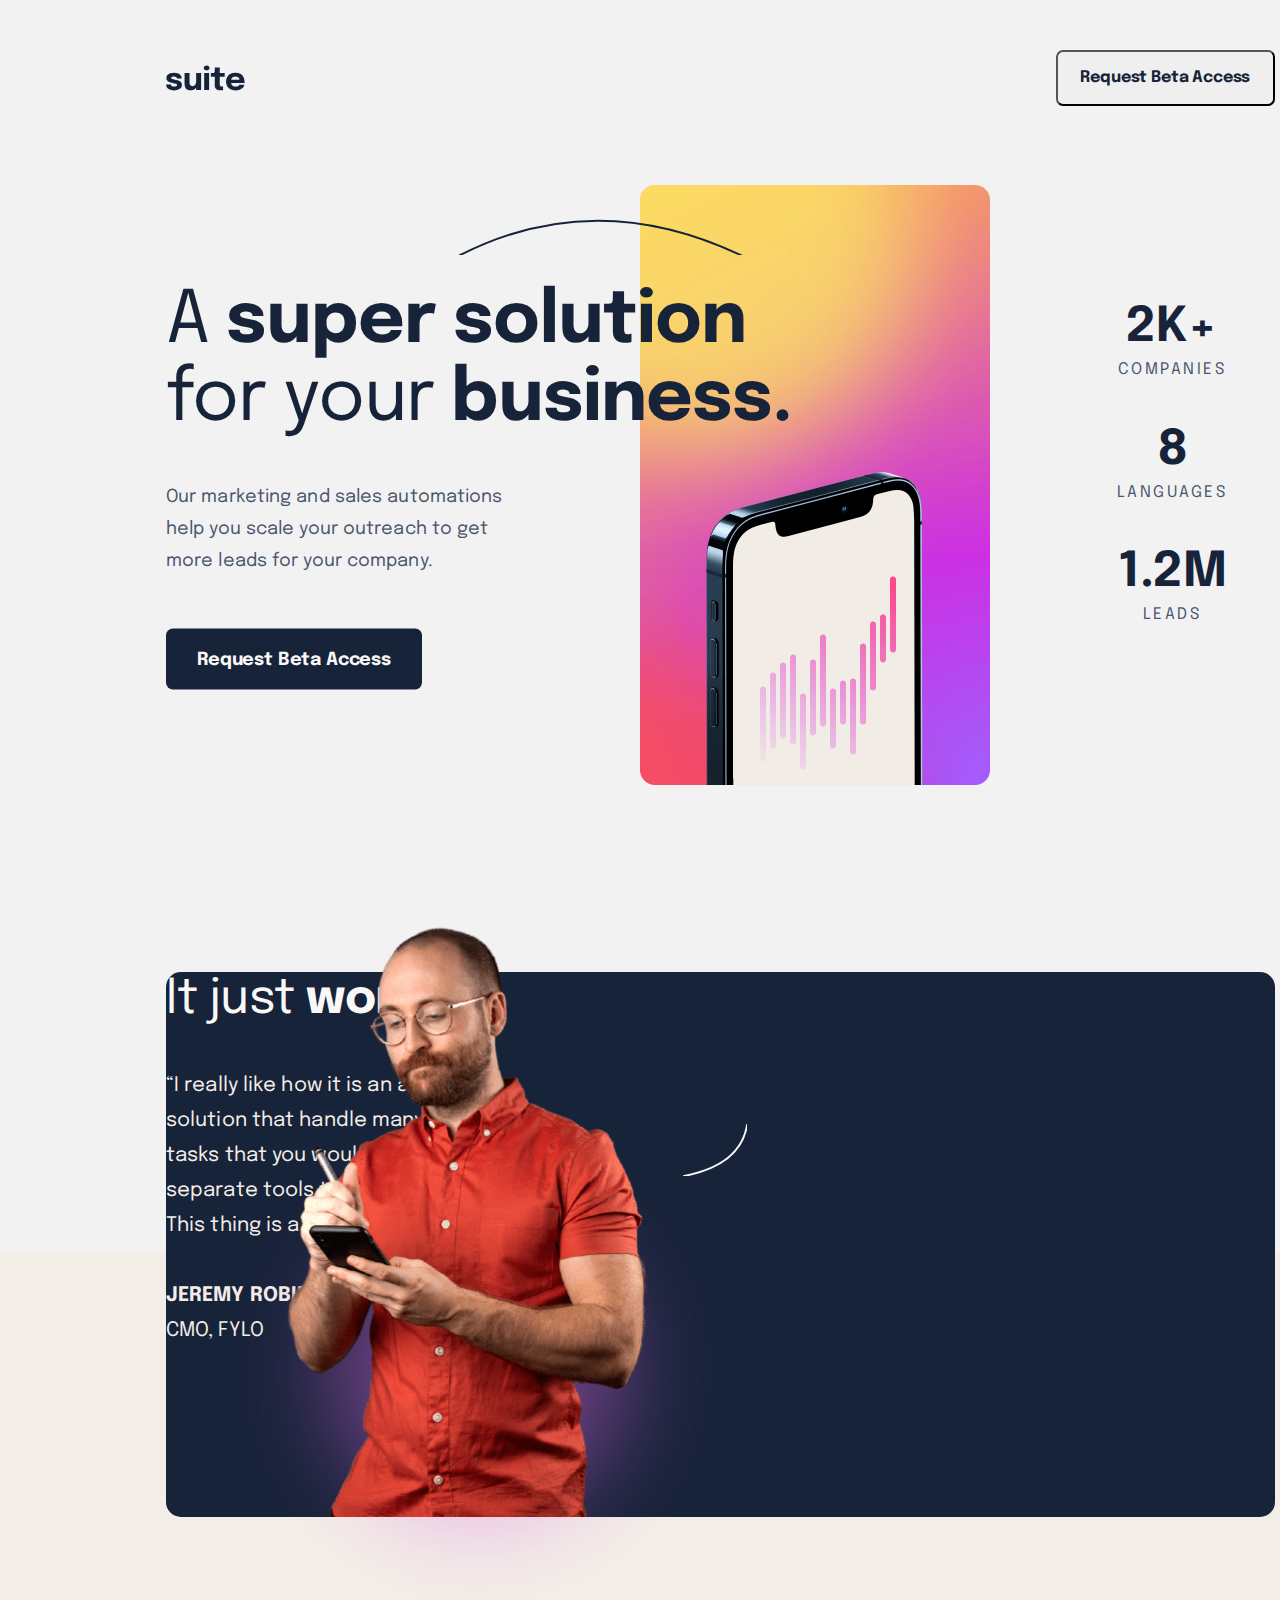
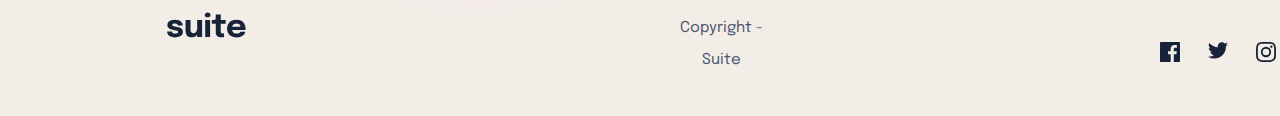
==== commit 06fab5c0: "Positioning for mobile all done perfectly now" ====
--- a/index.html
+++ b/index.html
@@ -63,7 +63,7 @@
     <svg class="blur" width="538" height="538" xmlns="http://www.w3.org/2000/svg"><defs><filter x="-51%" y="-51%" width="202%" height="202%" filterUnits="objectBoundingBox" id="a"><feGaussianBlur stdDeviation="50" in="SourceGraphic"/></filter></defs><circle filter="url(#a)" cx="289" cy="412" r="147" transform="translate(-20 -143)" fill="#DB65E2" fill-rule="evenodd" opacity=".476"/></svg>
     <svg class="second-curve" width="66" height="54" xmlns="http://www.w3.org/2000/svg"><path d="M64.25.153C59.995 27.67 38.646 45.003.2 52.153" stroke="#FAF8F6" stroke-width="2" fill="none"/></svg>
     <div class="testimony"> 
-      <div class="text-placement">
+      <!-- <div class="text-placement"> -->
       <h3>It just <strong> works.</strong></h3>
 
     <h4>“I really like how it is an all-in-one <br> solution that handle many of 
--- a/style.css
+++ b/style.css
@@ -211,7 +211,7 @@
 
 }
 
-.text-placement {
+/* .text-placement {
     position: absolute;
     right: 125px;
     top : 50%;
@@ -220,7 +220,7 @@
     width: 350px;
 
 
-}
+} */
 
 h3{
     height: 56px;
@@ -382,7 +382,7 @@
 
     body{
         padding: 50px 16px;
-        width: 375px;
+        width: 100vw;
     }
 
     .top-most-button{
@@ -480,13 +480,13 @@
         
     }
 
-    .text-placement{
+    /* .text-placement{
         width: inherit;
         height: 48px;
         left: 0px;
         top: 382px;
-        
-    }
+         */
+    
 
     h3{
         font-family: Epilogue;
@@ -496,6 +496,12 @@
         letter-spacing: -0.4166666567325592px;
         text-align: center;
         margin-left: 40px;
+        position: absolute;
+        top: 46%;
+        left: 50%;
+        transform: translateX(-50%);
+        margin: 0;
+
     }
 
     h4{
@@ -505,6 +511,10 @@
         line-height: 32px;
         letter-spacing: 0.09000000357627869px;
         text-align: center;
+        position: absolute;
+        top: 60%;
+        left: 50%;
+        transform: translateX(-50%);
 
     }
     .second-curve{
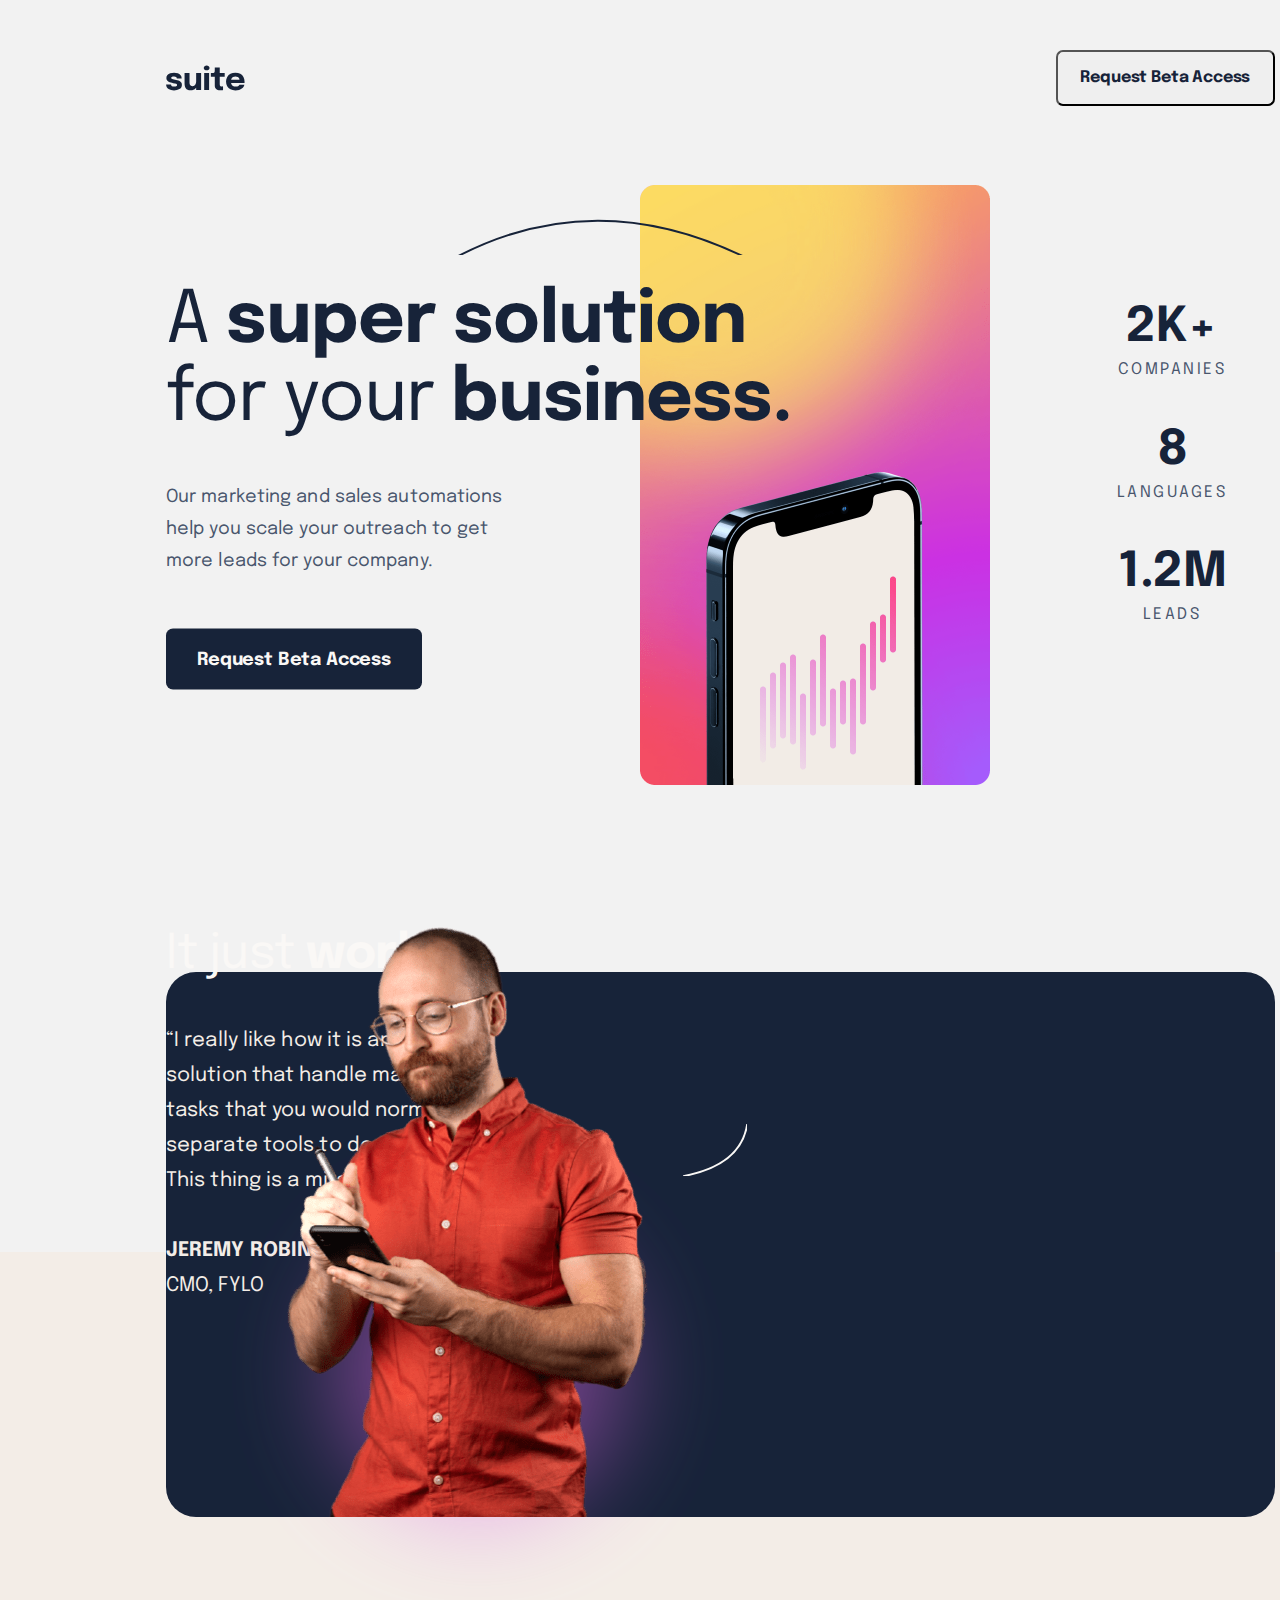
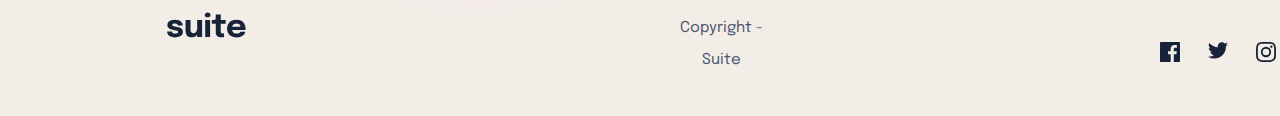
==== commit 685b3391: "Mobile Done" ====
--- a/index.html
+++ b/index.html
@@ -62,7 +62,7 @@
 
     <svg class="blur" width="538" height="538" xmlns="http://www.w3.org/2000/svg"><defs><filter x="-51%" y="-51%" width="202%" height="202%" filterUnits="objectBoundingBox" id="a"><feGaussianBlur stdDeviation="50" in="SourceGraphic"/></filter></defs><circle filter="url(#a)" cx="289" cy="412" r="147" transform="translate(-20 -143)" fill="#DB65E2" fill-rule="evenodd" opacity=".476"/></svg>
     <svg class="second-curve" width="66" height="54" xmlns="http://www.w3.org/2000/svg"><path d="M64.25.153C59.995 27.67 38.646 45.003.2 52.153" stroke="#FAF8F6" stroke-width="2" fill="none"/></svg>
-    <div class="testimony"> 
+    <div class="testimony"> </div>
       <!-- <div class="text-placement"> -->
       <h3>It just <strong> works.</strong></h3>
 
@@ -70,7 +70,7 @@
     the <br> tasks that you would normally need <br> separate tools to do the same 
     job. <br> This thing is a miracle worker.”
     <br><br><strong>JEREMY ROBINSON</strong><br> CMO, FYLO </h4>
-  </div>
+  
   </div>
 </div>
 
--- a/style.css
+++ b/style.css
@@ -4,6 +4,11 @@
     background-color: #F2F2F2;
     font-family: 'Epilogue', sans-serif;
     position: relative;
+    
+}
+
+html body{
+    overflow-x: hidden;
 }
 
 .header {
@@ -205,7 +210,7 @@
     width: 1109px;
     background: #172339;
     bottom: 0;
-    border-radius: 15px;
+    border-radius: 30px;
     z-index: -1;
     
 
@@ -370,19 +375,22 @@
 
     .phone-jeremy{
         display: block;
+        position: absolute;
         left: 50%;
-        transform: translateX(50%);
+        transform: translateX(-50%);
 
     }
 
     .header{
-        width: 100vw;
+        width: 404px;
         height: 48px;
+        margin-right: auto;
     }
 
     body{
         padding: 50px 16px;
         width: 100vw;
+        
     }
 
     .top-most-button{
@@ -398,7 +406,7 @@
     }
 
     .first-section{
-        width: 100vw;
+        width: 404px;
     }
 
     .arch{
@@ -423,7 +431,7 @@
     .main-description{
         font-family: Epilogue;
         font-size: 38px;
-        font-weight: 700;
+        font-weight: 400;
         line-height: 44px;
         letter-spacing: -0.5277777910232544px;
         text-align: left;
@@ -469,14 +477,17 @@
         left: 0px;
         top: 358px;
         border-radius: 0px;
-        margin-left: -50px;
+        margin-left: -16px;
     }
 
     .testimony{
-        width: inherit;
+        width: 100vw;
         bottom: -30px;
-        left: 34.4px;
+        position: absolute;
+        left: 50%;
+        transform: translateX(-50%);
         height: 783px;
+        margin-left: -8px;
         
     }
 
@@ -497,7 +508,7 @@
         text-align: center;
         margin-left: 40px;
         position: absolute;
-        top: 46%;
+        top: 58%;
         left: 50%;
         transform: translateX(-50%);
         margin: 0;
@@ -512,13 +523,14 @@
         letter-spacing: 0.09000000357627869px;
         text-align: center;
         position: absolute;
-        top: 60%;
+        top: 69%;
         left: 50%;
         transform: translateX(-50%);
 
     }
     .second-curve{
         left: 50%;
+        transform: translateX(-50%);
         top: 442px;
         border-radius: 0px;
     }
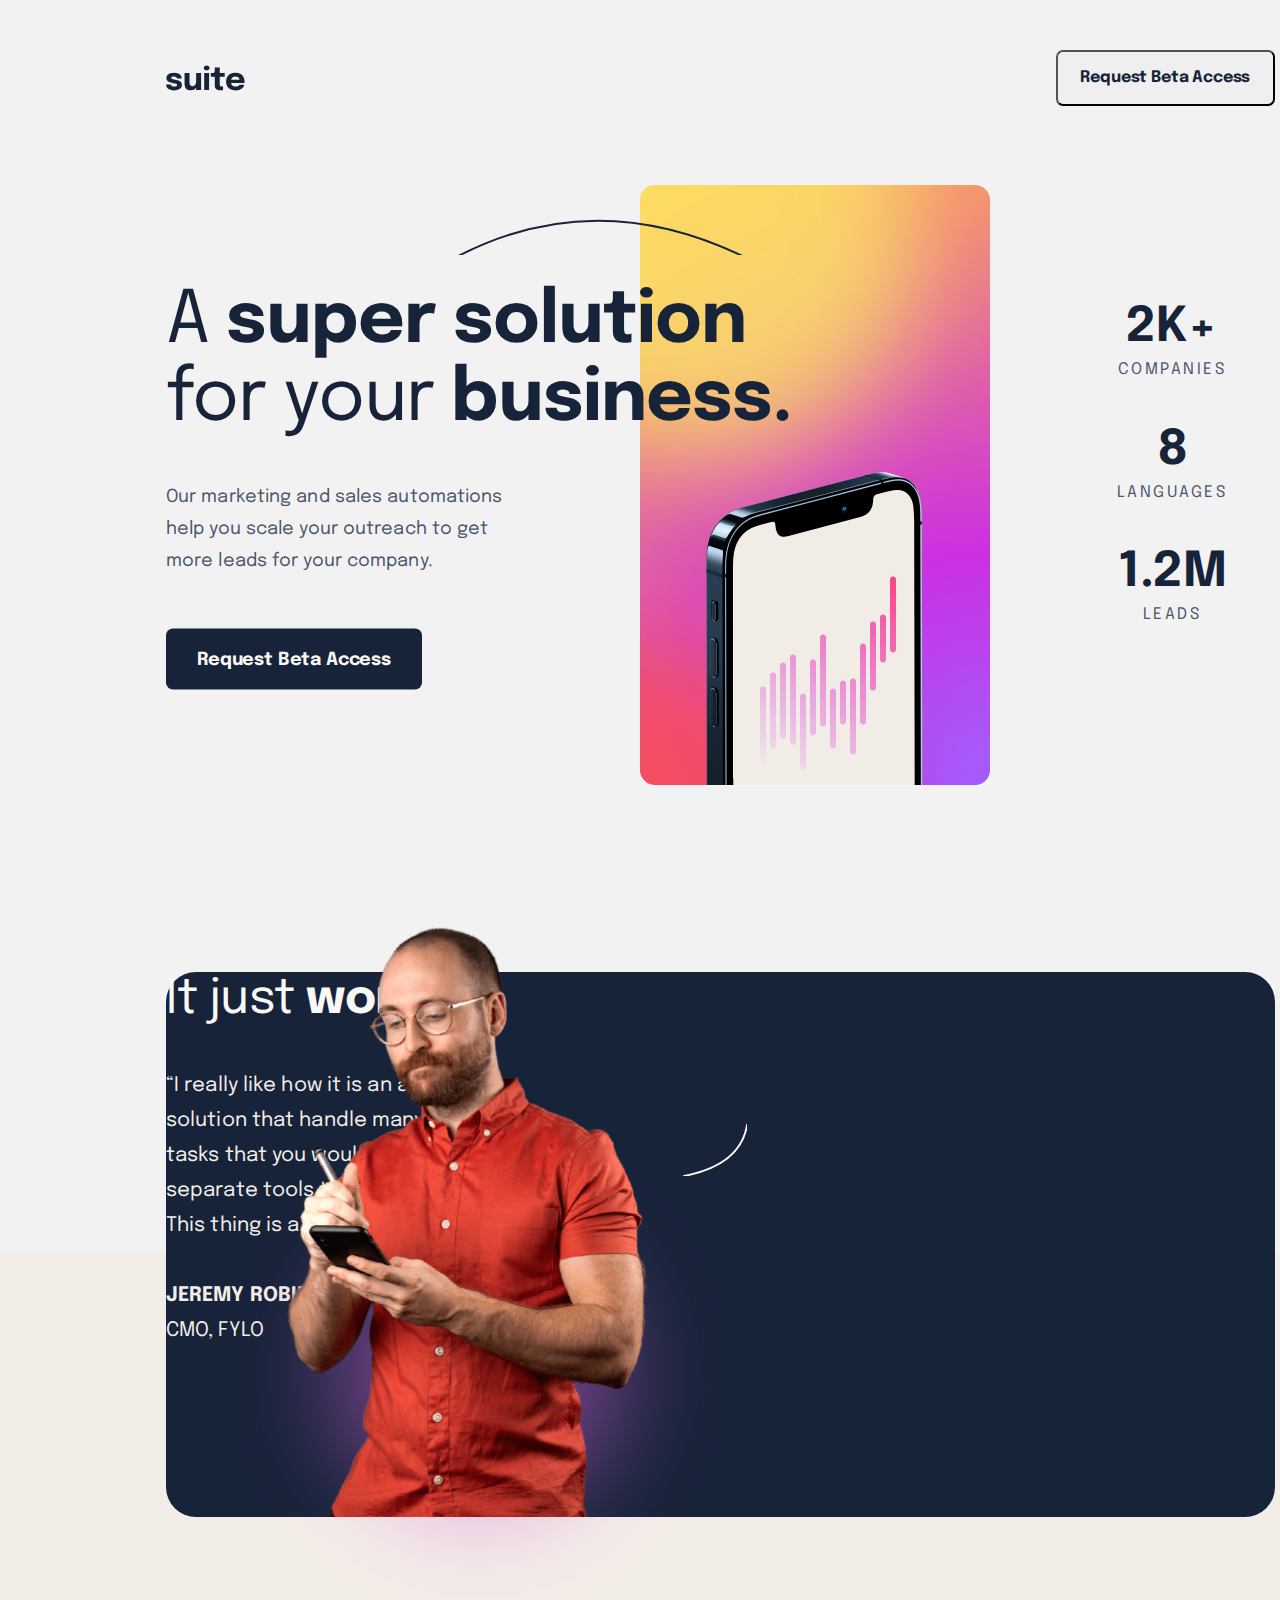
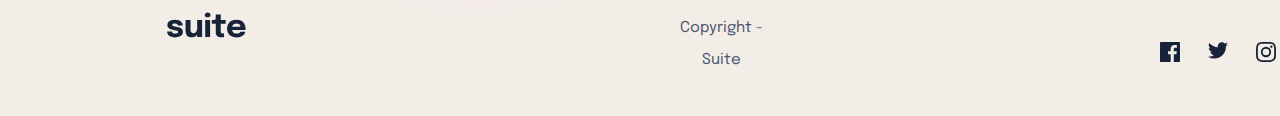
==== commit 0a40f005: "everything done expect white space on the right" ====
--- a/index.html
+++ b/index.html
@@ -62,7 +62,7 @@
 
     <svg class="blur" width="538" height="538" xmlns="http://www.w3.org/2000/svg"><defs><filter x="-51%" y="-51%" width="202%" height="202%" filterUnits="objectBoundingBox" id="a"><feGaussianBlur stdDeviation="50" in="SourceGraphic"/></filter></defs><circle filter="url(#a)" cx="289" cy="412" r="147" transform="translate(-20 -143)" fill="#DB65E2" fill-rule="evenodd" opacity=".476"/></svg>
     <svg class="second-curve" width="66" height="54" xmlns="http://www.w3.org/2000/svg"><path d="M64.25.153C59.995 27.67 38.646 45.003.2 52.153" stroke="#FAF8F6" stroke-width="2" fill="none"/></svg>
-    <div class="testimony"> </div>
+    <div class="testimony"> 
       <!-- <div class="text-placement"> -->
       <h3>It just <strong> works.</strong></h3>
 
--- a/style.css
+++ b/style.css
@@ -1,3 +1,9 @@
+
+/* html, body{
+    overflow-x: hidden;
+} */
+
+
 body{
     margin: 0;
     padding: 50px 166px;
@@ -7,9 +13,7 @@
     
 }
 
-html body{
-    overflow-x: hidden;
-}
+
 
 .header {
     height: 56px;
@@ -402,7 +406,7 @@
         line-height: 24px;
         letter-spacing: -0.14000000059604645px;
         position: absolute;
-        right: 31px;
+        right: 66px;
     }
 
     .first-section{
@@ -508,7 +512,7 @@
         text-align: center;
         margin-left: 40px;
         position: absolute;
-        top: 58%;
+        top: 48%;
         left: 50%;
         transform: translateX(-50%);
         margin: 0;
@@ -523,7 +527,7 @@
         letter-spacing: 0.09000000357627869px;
         text-align: center;
         position: absolute;
-        top: 69%;
+        top: 59%;
         left: 50%;
         transform: translateX(-50%);
 
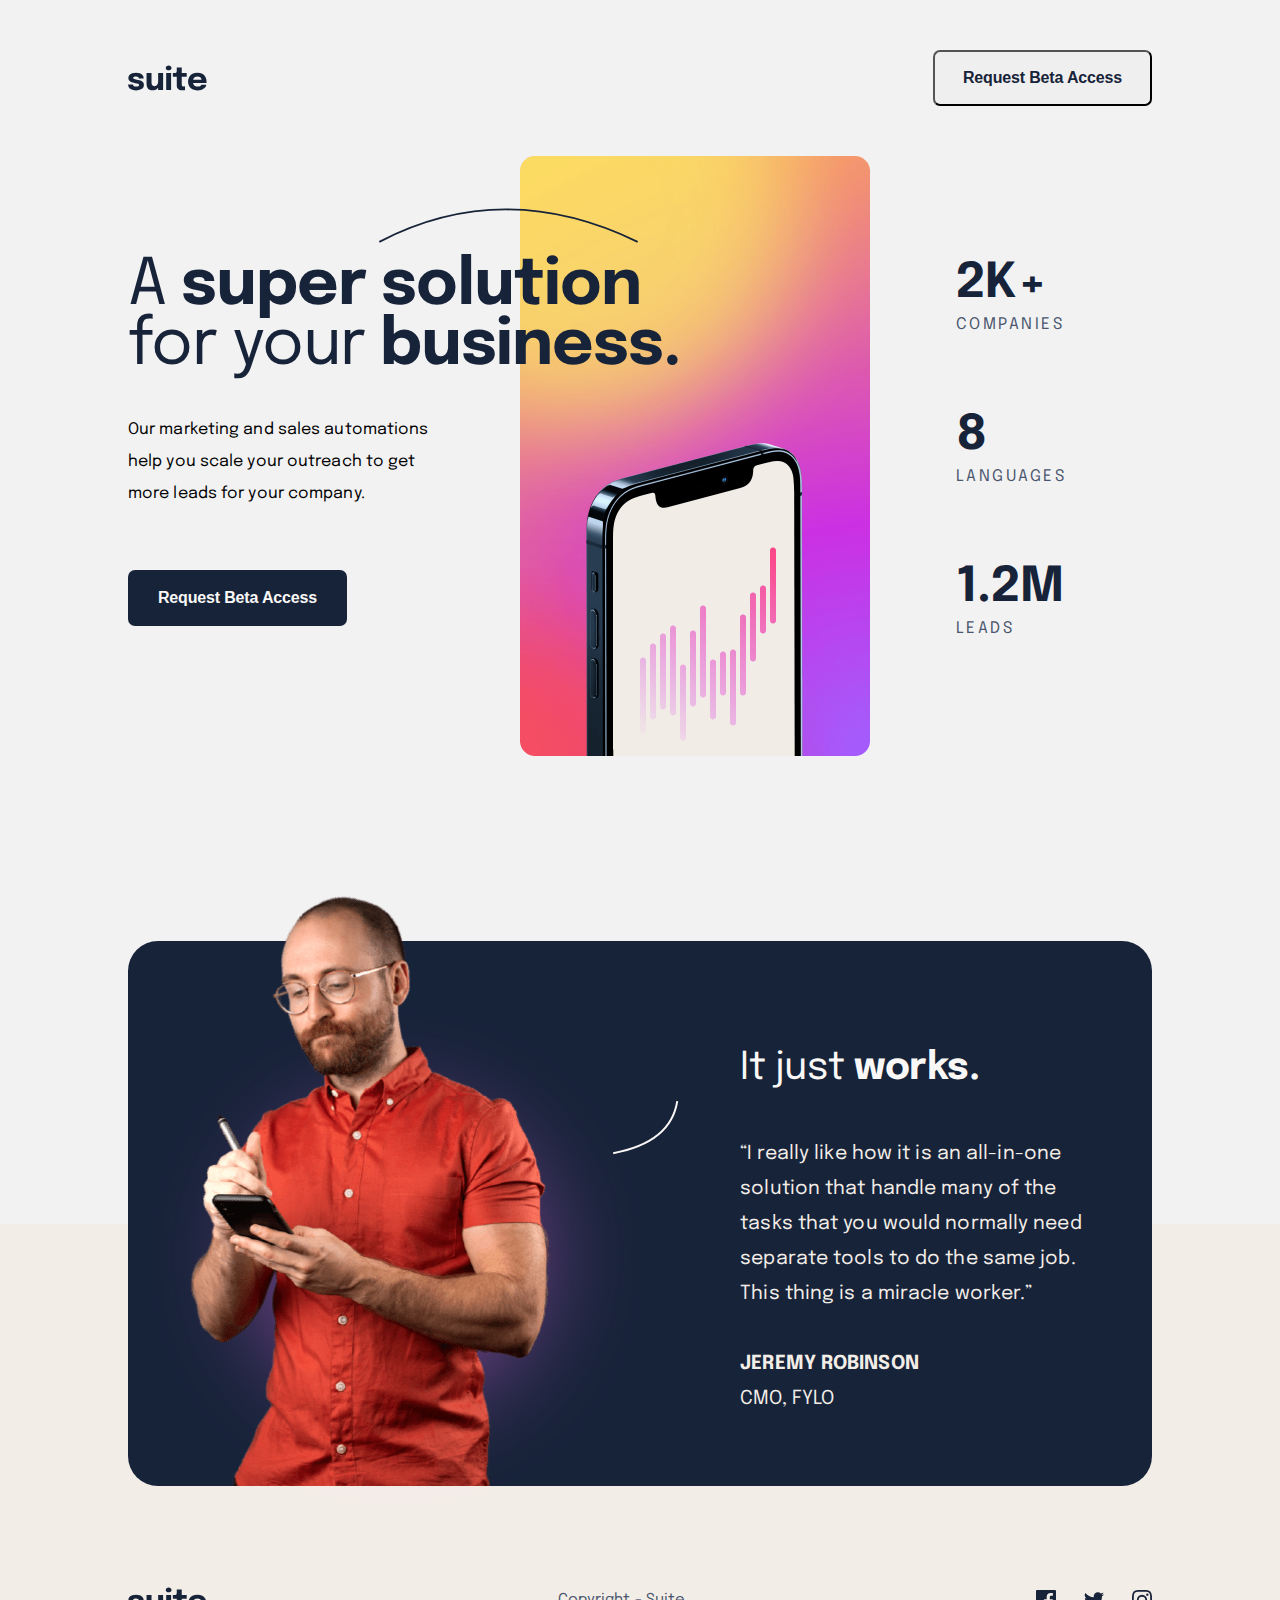
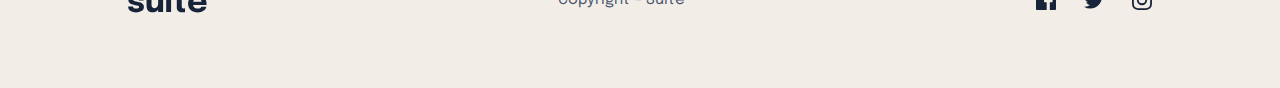
==== commit ce9ebea8: "Final Work" ====
--- a/index.html
+++ b/index.html
@@ -22,64 +22,75 @@
   <!-- Header -->
   <div class="header">
     <svg class="logo" width="79" height="26" xmlns="http://www.w3.org/2000/svg"><path d="M8.008 25.384c-1.013 0-1.99-.117-2.928-.352a8.821 8.821 0 0 1-2.52-1.04 5.379 5.379 0 0 1-1.76-1.72c-.432-.688-.648-1.49-.648-2.408V19.576H5.08V19.8c0 .619.275 1.072.824 1.36.55.288 1.293.432 2.232.432.49 0 .963-.05 1.416-.152.453-.101.827-.267 1.12-.496.293-.23.44-.52.44-.872 0-.565-.312-.965-.936-1.2-.624-.235-1.624-.47-3-.704a19.855 19.855 0 0 1-2.368-.544 10 10 0 0 1-2.208-.936A4.827 4.827 0 0 1 .984 15.2C.579 14.597.376 13.864.376 13c0-1.152.35-2.123 1.048-2.912.699-.79 1.63-1.387 2.792-1.792 1.163-.405 2.443-.608 3.84-.608 1.333 0 2.576.221 3.728.664 1.152.443 2.085 1.077 2.8 1.904.715.827 1.072 1.821 1.072 2.984v.224h-4.88v-.192c0-.427-.136-.773-.408-1.04a2.563 2.563 0 0 0-1.032-.6 4.22 4.22 0 0 0-1.296-.2 6.11 6.11 0 0 0-1.256.136 2.96 2.96 0 0 0-1.096.448 1.003 1.003 0 0 0-.448.872c0 .363.16.659.48.888.32.23.768.416 1.344.56.576.144 1.243.28 2 .408a24.9 24.9 0 0 1 2.264.488 9.99 9.99 0 0 1 2.24.88 4.882 4.882 0 0 1 1.696 1.488c.432.613.648 1.39.648 2.328 0 .97-.224 1.803-.672 2.496a5.126 5.126 0 0 1-1.816 1.688 9.18 9.18 0 0 1-2.544.96c-.933.208-1.89.312-2.872.312Zm16.58-.064c-1.206 0-2.198-.195-2.976-.584-.78-.39-1.392-.915-1.84-1.576a6.381 6.381 0 0 1-.944-2.208 11.254 11.254 0 0 1-.272-2.464V8.008h4.96v9.168c0 .715.08 1.37.24 1.968.16.597.456 1.077.888 1.44s1.048.544 1.848.544c.778 0 1.44-.221 1.984-.664.544-.443.96-1.01 1.248-1.704a5.538 5.538 0 0 0 .432-2.144l1.392 1.136a8.842 8.842 0 0 1-.488 2.976 7.408 7.408 0 0 1-1.384 2.408 6.208 6.208 0 0 1-2.184 1.608c-.86.384-1.827.576-2.904.576Zm5.568-.32V8.008h4.96V25h-4.96Zm8.035 0V8.008h4.912V25h-4.912ZM40.64 5.24c-.768 0-1.437-.203-2.008-.608-.57-.405-.856-.976-.856-1.712 0-.747.285-1.323.856-1.728.57-.405 1.24-.608 2.008-.608.779 0 1.453.203 2.024.608.57.405.856.981.856 1.728s-.285 1.32-.856 1.72c-.57.4-1.245.6-2.024.6Zm14.036 20.112c-.651 0-1.32-.056-2.008-.168a5.718 5.718 0 0 1-1.92-.672c-.592-.336-1.07-.83-1.432-1.48-.363-.65-.544-1.51-.544-2.576v-8.608h-3.92v-3.84h1.104c.64 0 1.149-.027 1.528-.08.378-.053.661-.19.848-.408.186-.219.306-.563.36-1.032.053-.47.08-1.115.08-1.936V2.408h4.976v5.6h4.944v3.84h-4.944V19.048c0 .736.088 1.333.264 1.792.176.459.616.688 1.32.688a5.01 5.01 0 0 0 1-.096c.314-.064.552-.128.712-.192v3.728a4.913 4.913 0 0 1-.944.264c-.406.08-.88.12-1.424.12Zm8.051-7.36v-3.28H73.99l-.48.832v-.48c0-.608-.144-1.192-.432-1.752-.288-.56-.733-1.019-1.336-1.376-.602-.357-1.373-.536-2.312-.536-.938 0-1.746.2-2.424.6-.677.4-1.194.973-1.552 1.72-.357.747-.536 1.648-.536 2.704 0 1.088.174 2.019.52 2.792.347.773.864 1.368 1.552 1.784.688.416 1.544.624 2.568.624.662 0 1.232-.061 1.712-.184s.872-.28 1.176-.472c.304-.192.536-.405.696-.64.16-.235.256-.464.288-.688h4.896c-.064.715-.31 1.416-.736 2.104-.426.688-1.018 1.307-1.776 1.856-.757.55-1.677.984-2.76 1.304-1.082.32-2.317.48-3.704.48-1.877 0-3.514-.376-4.912-1.128-1.397-.752-2.48-1.792-3.248-3.12-.768-1.328-1.152-2.861-1.152-4.6 0-1.76.392-3.304 1.176-4.632.784-1.328 1.878-2.363 3.28-3.104 1.403-.741 3.027-1.112 4.872-1.112 1.888 0 3.52.376 4.896 1.128a7.878 7.878 0 0 1 3.184 3.152c.747 1.35 1.12 2.92 1.12 4.712 0 .267-.005.523-.016.768-.01.245-.026.427-.048.544H62.726Z" fill="#172339"/></svg>
+    <div>
     <button class="top-most-button">Request Beta Access</button> 
+  </div>
   </div>
 
   <!-- first-section -->
   <div class="first-section">
-  <svg class = "arch" width="289" height="39" xmlns="http://www.w3.org/2000/svg"><path d="M1 37.676c92.173-48 187.84-48 287 0" stroke="#172339" stroke-width="2" fill="none"/></svg>
-  <div class="description"><h1 class="main-description">A <strong>super solution</strong> <br> for your <strong>business.</strong> </h1>
-
-  <h5 class="second-description">Our marketing and sales automations <br> help you scale your outreach to 
-  get <br> more leads for your company. </h5>
-
-  <button class="second-button"> Request Beta Access </button>
-  </div>
-  <img class="phone" src="assets/image-hero-portrait@2x.png" alt="">
-  <img class="tablet-phone" src="assets/image-hero-portrait.png" alt="">
-  <img class="mobile-phone" src="assets/image-hero-landscape.png" alt="">
-
-  <div class="metrics">
-    
-      <h2>2K+</h2>
-    <h5>COMPANIES</h5>
-
-    <h2 >8</h2>
-    <h5> LANGUAGES </h5>
-
-    <h2 >1.2M</h2>
-    <h5>LEADS</h5>
-    
-
-  </div>
+    <svg class = "arch" width="289" height="39" xmlns="http://www.w3.org/2000/svg"><path d="M1 37.676c92.173-48 187.84-48 287 0" stroke="#172339" stroke-width="2" fill="none"/></svg>
+    <div class="main-description">
+        
+        <div class="description"><h1 class="first-description">A <strong>super solution</strong> <br> for your <strong>business.</strong> </h1>
+        <h5 class="second-description">Our marketing and sales automations <br> help you scale your outreach to 
+        get <br> more leads for your company. </h5>
+        </div>
+        <button class="second-button"> Request Beta Access </button>
+    </div>
+   
+    <div class="phone-images">
+        <img class="phone" src="assets/image-hero-portrait@2x.png" alt="">
+        <img class="tablet-phone" src="assets/image-hero-portrait.png" alt="">
+        <img class="mobile-phone" src="assets/image-hero-landscape.png" alt="">
+     </div>
+   
+     <div class="metrics">
+        <div>
+        <h2 class="metrics-text-one">2K+</h2>
+        <h5 class="metrics-text-two companies">COMPANIES</h5>
+      </div>
+      <div>
+        <h2 class="metrics-text-one" >8</h2>
+        <h5 class="metrics-text-two languages"> LANGUAGES </h5>
+      </div>
+      <div>
+        <h2 class="metrics-text-one" >1.2M</h2>
+        <h5 class="metrics-text-two leads">LEADS</h5>
+      </div>
+      </div>
   </div>
 
   <!-- second section -->
-  <div class="second-section">
-    <img class="jeremy" src="assets/image-jeremy-large.png" alt="jeremy">
-    <img class="phone-jeremy" src="assets/image-jeremy-small.png" alt="jeremy">
-   
+      <div class="testimony"> 
+        <div class="container-second">
+          
+          <div class="image-and-blur">
+            <img class="jeremy" src="assets/image-jeremy-large.png" alt="jeremy">
+            <img class="phone-jeremy" src="assets/image-jeremy-small.png" alt="jeremy">
+            <svg class="blur" width="538" height="538" xmlns="http://www.w3.org/2000/svg"><defs><filter x="-51%" y="-51%" width="202%" height="202%" filterUnits="objectBoundingBox" id="a"><feGaussianBlur stdDeviation="50" in="SourceGraphic"/></filter></defs><circle filter="url(#a)" cx="289" cy="412" r="147" transform="translate(-20 -143)" fill="#DB65E2" fill-rule="evenodd" opacity=".476"/></svg>
+          </div>
+          
+          <svg class="second-curve" width="66" height="54" xmlns="http://www.w3.org/2000/svg"><path d="M64.25.153C59.995 27.67 38.646 45.003.2 52.153" stroke="#FAF8F6" stroke-width="2" fill="none"/></svg>
+        
+          <div class="testimony-text">
+            <h3>It just <strong> works.</strong></h3>
 
-    <svg class="blur" width="538" height="538" xmlns="http://www.w3.org/2000/svg"><defs><filter x="-51%" y="-51%" width="202%" height="202%" filterUnits="objectBoundingBox" id="a"><feGaussianBlur stdDeviation="50" in="SourceGraphic"/></filter></defs><circle filter="url(#a)" cx="289" cy="412" r="147" transform="translate(-20 -143)" fill="#DB65E2" fill-rule="evenodd" opacity=".476"/></svg>
-    <svg class="second-curve" width="66" height="54" xmlns="http://www.w3.org/2000/svg"><path d="M64.25.153C59.995 27.67 38.646 45.003.2 52.153" stroke="#FAF8F6" stroke-width="2" fill="none"/></svg>
-    <div class="testimony"> 
-      <!-- <div class="text-placement"> -->
-      <h3>It just <strong> works.</strong></h3>
-
-    <h4>“I really like how it is an all-in-one <br> solution that handle many of 
-    the <br> tasks that you would normally need <br> separate tools to do the same 
-    job. <br> This thing is a miracle worker.”
-    <br><br><strong>JEREMY ROBINSON</strong><br> CMO, FYLO </h4>
+            <h4>“I really like how it is an all-in-one solution that handle many of 
+            the tasks that you would normally need separate tools to do the same 
+            job. This thing is a miracle worker.”
+            <br><br><strong>JEREMY ROBINSON</strong><br> CMO, FYLO </h4>
+          </div>
+        
+        </div>
+      </div>
   
-  </div>
-</div>
-
 
 <!-- footer -->
 <footer>
   <div class="footer-div">
-   <svg class="second-logo" width="79" height="26" xmlns="http://www.w3.org/2000/svg"><path d="M8.008 25.384c-1.013 0-1.99-.117-2.928-.352a8.821 8.821 0 0 1-2.52-1.04 5.379 5.379 0 0 1-1.76-1.72c-.432-.688-.648-1.49-.648-2.408V19.576H5.08V19.8c0 .619.275 1.072.824 1.36.55.288 1.293.432 2.232.432.49 0 .963-.05 1.416-.152.453-.101.827-.267 1.12-.496.293-.23.44-.52.44-.872 0-.565-.312-.965-.936-1.2-.624-.235-1.624-.47-3-.704a19.855 19.855 0 0 1-2.368-.544 10 10 0 0 1-2.208-.936A4.827 4.827 0 0 1 .984 15.2C.579 14.597.376 13.864.376 13c0-1.152.35-2.123 1.048-2.912.699-.79 1.63-1.387 2.792-1.792 1.163-.405 2.443-.608 3.84-.608 1.333 0 2.576.221 3.728.664 1.152.443 2.085 1.077 2.8 1.904.715.827 1.072 1.821 1.072 2.984v.224h-4.88v-.192c0-.427-.136-.773-.408-1.04a2.563 2.563 0 0 0-1.032-.6 4.22 4.22 0 0 0-1.296-.2 6.11 6.11 0 0 0-1.256.136 2.96 2.96 0 0 0-1.096.448 1.003 1.003 0 0 0-.448.872c0 .363.16.659.48.888.32.23.768.416 1.344.56.576.144 1.243.28 2 .408a24.9 24.9 0 0 1 2.264.488 9.99 9.99 0 0 1 2.24.88 4.882 4.882 0 0 1 1.696 1.488c.432.613.648 1.39.648 2.328 0 .97-.224 1.803-.672 2.496a5.126 5.126 0 0 1-1.816 1.688 9.18 9.18 0 0 1-2.544.96c-.933.208-1.89.312-2.872.312Zm16.58-.064c-1.206 0-2.198-.195-2.976-.584-.78-.39-1.392-.915-1.84-1.576a6.381 6.381 0 0 1-.944-2.208 11.254 11.254 0 0 1-.272-2.464V8.008h4.96v9.168c0 .715.08 1.37.24 1.968.16.597.456 1.077.888 1.44s1.048.544 1.848.544c.778 0 1.44-.221 1.984-.664.544-.443.96-1.01 1.248-1.704a5.538 5.538 0 0 0 .432-2.144l1.392 1.136a8.842 8.842 0 0 1-.488 2.976 7.408 7.408 0 0 1-1.384 2.408 6.208 6.208 0 0 1-2.184 1.608c-.86.384-1.827.576-2.904.576Zm5.568-.32V8.008h4.96V25h-4.96Zm8.035 0V8.008h4.912V25h-4.912ZM40.64 5.24c-.768 0-1.437-.203-2.008-.608-.57-.405-.856-.976-.856-1.712 0-.747.285-1.323.856-1.728.57-.405 1.24-.608 2.008-.608.779 0 1.453.203 2.024.608.57.405.856.981.856 1.728s-.285 1.32-.856 1.72c-.57.4-1.245.6-2.024.6Zm14.036 20.112c-.651 0-1.32-.056-2.008-.168a5.718 5.718 0 0 1-1.92-.672c-.592-.336-1.07-.83-1.432-1.48-.363-.65-.544-1.51-.544-2.576v-8.608h-3.92v-3.84h1.104c.64 0 1.149-.027 1.528-.08.378-.053.661-.19.848-.408.186-.219.306-.563.36-1.032.053-.47.08-1.115.08-1.936V2.408h4.976v5.6h4.944v3.84h-4.944V19.048c0 .736.088 1.333.264 1.792.176.459.616.688 1.32.688a5.01 5.01 0 0 0 1-.096c.314-.064.552-.128.712-.192v3.728a4.913 4.913 0 0 1-.944.264c-.406.08-.88.12-1.424.12Zm8.051-7.36v-3.28H73.99l-.48.832v-.48c0-.608-.144-1.192-.432-1.752-.288-.56-.733-1.019-1.336-1.376-.602-.357-1.373-.536-2.312-.536-.938 0-1.746.2-2.424.6-.677.4-1.194.973-1.552 1.72-.357.747-.536 1.648-.536 2.704 0 1.088.174 2.019.52 2.792.347.773.864 1.368 1.552 1.784.688.416 1.544.624 2.568.624.662 0 1.232-.061 1.712-.184s.872-.28 1.176-.472c.304-.192.536-.405.696-.64.16-.235.256-.464.288-.688h4.896c-.064.715-.31 1.416-.736 2.104-.426.688-1.018 1.307-1.776 1.856-.757.55-1.677.984-2.76 1.304-1.082.32-2.317.48-3.704.48-1.877 0-3.514-.376-4.912-1.128-1.397-.752-2.48-1.792-3.248-3.12-.768-1.328-1.152-2.861-1.152-4.6 0-1.76.392-3.304 1.176-4.632.784-1.328 1.878-2.363 3.28-3.104 1.403-.741 3.027-1.112 4.872-1.112 1.888 0 3.52.376 4.896 1.128a7.878 7.878 0 0 1 3.184 3.152c.747 1.35 1.12 2.92 1.12 4.712 0 .267-.005.523-.016.768-.01.245-.026.427-.048.544H62.726Z" fill="#172339"/></svg>
-    <h6>Copyright - Suite</h6>
+    <svg class="second-logo" width="79" height="26" xmlns="http://www.w3.org/2000/svg"><path d="M8.008 25.384c-1.013 0-1.99-.117-2.928-.352a8.821 8.821 0 0 1-2.52-1.04 5.379 5.379 0 0 1-1.76-1.72c-.432-.688-.648-1.49-.648-2.408V19.576H5.08V19.8c0 .619.275 1.072.824 1.36.55.288 1.293.432 2.232.432.49 0 .963-.05 1.416-.152.453-.101.827-.267 1.12-.496.293-.23.44-.52.44-.872 0-.565-.312-.965-.936-1.2-.624-.235-1.624-.47-3-.704a19.855 19.855 0 0 1-2.368-.544 10 10 0 0 1-2.208-.936A4.827 4.827 0 0 1 .984 15.2C.579 14.597.376 13.864.376 13c0-1.152.35-2.123 1.048-2.912.699-.79 1.63-1.387 2.792-1.792 1.163-.405 2.443-.608 3.84-.608 1.333 0 2.576.221 3.728.664 1.152.443 2.085 1.077 2.8 1.904.715.827 1.072 1.821 1.072 2.984v.224h-4.88v-.192c0-.427-.136-.773-.408-1.04a2.563 2.563 0 0 0-1.032-.6 4.22 4.22 0 0 0-1.296-.2 6.11 6.11 0 0 0-1.256.136 2.96 2.96 0 0 0-1.096.448 1.003 1.003 0 0 0-.448.872c0 .363.16.659.48.888.32.23.768.416 1.344.56.576.144 1.243.28 2 .408a24.9 24.9 0 0 1 2.264.488 9.99 9.99 0 0 1 2.24.88 4.882 4.882 0 0 1 1.696 1.488c.432.613.648 1.39.648 2.328 0 .97-.224 1.803-.672 2.496a5.126 5.126 0 0 1-1.816 1.688 9.18 9.18 0 0 1-2.544.96c-.933.208-1.89.312-2.872.312Zm16.58-.064c-1.206 0-2.198-.195-2.976-.584-.78-.39-1.392-.915-1.84-1.576a6.381 6.381 0 0 1-.944-2.208 11.254 11.254 0 0 1-.272-2.464V8.008h4.96v9.168c0 .715.08 1.37.24 1.968.16.597.456 1.077.888 1.44s1.048.544 1.848.544c.778 0 1.44-.221 1.984-.664.544-.443.96-1.01 1.248-1.704a5.538 5.538 0 0 0 .432-2.144l1.392 1.136a8.842 8.842 0 0 1-.488 2.976 7.408 7.408 0 0 1-1.384 2.408 6.208 6.208 0 0 1-2.184 1.608c-.86.384-1.827.576-2.904.576Zm5.568-.32V8.008h4.96V25h-4.96Zm8.035 0V8.008h4.912V25h-4.912ZM40.64 5.24c-.768 0-1.437-.203-2.008-.608-.57-.405-.856-.976-.856-1.712 0-.747.285-1.323.856-1.728.57-.405 1.24-.608 2.008-.608.779 0 1.453.203 2.024.608.57.405.856.981.856 1.728s-.285 1.32-.856 1.72c-.57.4-1.245.6-2.024.6Zm14.036 20.112c-.651 0-1.32-.056-2.008-.168a5.718 5.718 0 0 1-1.92-.672c-.592-.336-1.07-.83-1.432-1.48-.363-.65-.544-1.51-.544-2.576v-8.608h-3.92v-3.84h1.104c.64 0 1.149-.027 1.528-.08.378-.053.661-.19.848-.408.186-.219.306-.563.36-1.032.053-.47.08-1.115.08-1.936V2.408h4.976v5.6h4.944v3.84h-4.944V19.048c0 .736.088 1.333.264 1.792.176.459.616.688 1.32.688a5.01 5.01 0 0 0 1-.096c.314-.064.552-.128.712-.192v3.728a4.913 4.913 0 0 1-.944.264c-.406.08-.88.12-1.424.12Zm8.051-7.36v-3.28H73.99l-.48.832v-.48c0-.608-.144-1.192-.432-1.752-.288-.56-.733-1.019-1.336-1.376-.602-.357-1.373-.536-2.312-.536-.938 0-1.746.2-2.424.6-.677.4-1.194.973-1.552 1.72-.357.747-.536 1.648-.536 2.704 0 1.088.174 2.019.52 2.792.347.773.864 1.368 1.552 1.784.688.416 1.544.624 2.568.624.662 0 1.232-.061 1.712-.184s.872-.28 1.176-.472c.304-.192.536-.405.696-.64.16-.235.256-.464.288-.688h4.896c-.064.715-.31 1.416-.736 2.104-.426.688-1.018 1.307-1.776 1.856-.757.55-1.677.984-2.76 1.304-1.082.32-2.317.48-3.704.48-1.877 0-3.514-.376-4.912-1.128-1.397-.752-2.48-1.792-3.248-3.12-.768-1.328-1.152-2.861-1.152-4.6 0-1.76.392-3.304 1.176-4.632.784-1.328 1.878-2.363 3.28-3.104 1.403-.741 3.027-1.112 4.872-1.112 1.888 0 3.52.376 4.896 1.128a7.878 7.878 0 0 1 3.184 3.152c.747 1.35 1.12 2.92 1.12 4.712 0 .267-.005.523-.016.768-.01.245-.026.427-.048.544H62.726Z" fill="#172339"/></svg>
+    <div class="footer-text"><h6>Copyright - Suite</h6></div>
     <div class="media">
       <svg class ="fb" width="20" height="20" xmlns="http://www.w3.org/2000/svg"><path d="M18.896 0H1.104C.494 0 0 .494 0 1.104v17.793C0 19.506.494 20 1.104 20h9.58v-7.745H8.076V9.237h2.606V7.01c0-2.583 1.578-3.99 3.883-3.99 1.104 0 2.052.082 2.329.119v2.7h-1.598c-1.254 0-1.496.597-1.496 1.47v1.928h2.989l-.39 3.018h-2.6V20h5.098c.608 0 1.102-.494 1.102-1.104V1.104C20 .494 19.506 0 18.896 0Z" fill="#172339"/></svg>
       <svg class = "twt" width="20" height="17" xmlns="http://www.w3.org/2000/svg"><path d="M20 2.172a8.192 8.192 0 0 1-2.357.646 4.11 4.11 0 0 0 1.805-2.27 8.22 8.22 0 0 1-2.606.996A4.096 4.096 0 0 0 13.847.248c-2.65 0-4.596 2.472-3.998 5.037A11.648 11.648 0 0 1 1.392 1a4.109 4.109 0 0 0 1.27 5.478 4.086 4.086 0 0 1-1.858-.513c-.045 1.9 1.318 3.679 3.291 4.075a4.113 4.113 0 0 1-1.853.07 4.106 4.106 0 0 0 3.833 2.849A8.25 8.25 0 0 1 0 14.658a11.616 11.616 0 0 0 6.29 1.843c7.618 0 11.923-6.434 11.663-12.205A8.354 8.354 0 0 0 20 2.172Z" fill="#172339"/></svg>
--- a/style.css
+++ b/style.css
@@ -1,41 +1,23 @@
-
-/* html, body{
-    overflow-x: hidden;
-} */
-
-
 body{
     margin: 0;
-    padding: 50px 166px;
     background-color: #F2F2F2;
     font-family: 'Epilogue', sans-serif;
     position: relative;
     
 }
 
-
-
 .header {
-    height: 56px;
-    width: 1108.85px;
-    margin: auto;
-    position: relative;
-}
-
-.logo{
-    position: absolute;
-    top: 50%;
-    transform: translateY(-50%);
+    height: auto;
+    width: 80%;
+    margin: 50px auto;
+    display: flex;
+    justify-content: space-between;
+    align-items: center;
 }
 
 .top-most-button{
-    position:absolute;
-    right: 0;
-    top: 50%;
-    transform: translateY(-50%); 
     height: 56px;
     width: 219px;
-    font-family: Epilogue;
     font-size: 16px;
     font-weight: 700;
     line-height: 32px;
@@ -50,41 +32,49 @@
 }
 
 .first-section{
-    margin: 79px auto 142.44px auto;
-    position: relative;
-    width: 64rem;
-    height: 600px;
-}
-
-.description{
-    position: absolute;
-    top: 50%;
-    transform: translateY(-50%);
-    height: 405px;
-    width: 635px;
-;
-
-}
-
-.metrics{
-    position:absolute;
-    height: 375px;
-    width: 190px;
-    right: 0;
-    top: 50%;
-    transform: translateY(-60%);
-    text-align: center;
-   
-   
-}
+    width: 80%;
+    margin: 50px auto;
+    display: grid;
+    grid-template-rows: 50px 50px;
+}
+
+.main-description, .phone-images{
+    grid-column: 1/4;
+}
+
+.arch, .phone-images{
+    grid-column: 2/4;
+    
+}
+
+.arch{
+   grid-row: 2;
+   z-index: 1;
+   margin-left: 150px;
+   transform: scale(0.9);
+}
+.phone-images{
+    grid-column: 3;
+    grid-row: 1/4;
+}
+
+.main-description{
+    z-index: 1;
+    grid-row: 3;
+}
+
+.metrics {
+    grid-column: 4;
+    grid-row: 3;
+}
+
 
 .phone{
-    position: absolute;
-    left: 474px;
-    width: 350px;
-    height: 600px;
-    z-index: -1;
-    margin-right: 96px;
+    display: block;
+    max-width: 350px;
+    z-index: 0;
+    width: 100%;
+    height: auto;
 }
 
 .tablet-phone{
@@ -95,56 +85,42 @@
     display: none;
 }
 
-.arch{
-    position: absolute;
-    top: 34px;
-    left: 290px;
-    height: 36px;
-    width: 287px;
-}
-
-h1 {
-    font-weight: lighter;
-}
-
-.main-description{
-    margin: 0 0 40px 0;
+.first-description{
+    margin: 0;
     height: 158px;
-    width: 635px;
     font-weight: 400;
-    font-size: 72px;
-    line-height: 78px;
+    font-size: 5vw;
+    line-height: 60px;
     letter-spacing: -1px;
     color: #172339;
 
 }
 
 .second-description{
-    width: 350px;
     height: 96px;
-    color: #49566D;
     font-family: Epilogue;
-    font-size: 18px;
+    font-size: 1.250vw;
     font-weight: 400;
     line-height: 32px;
     letter-spacing: 0.10000000149011612px;
     text-align: left;
+    margin: 0;
 
 }
 
 .second-button{
-    height: 61px;
-    width: 256px;
-    margin-top: 52px;
+    margin-top: 60px;
     border-radius: 7px;
     background-color: #172339;
-    font-family: Epilogue;
-    font-size: 18px;
+    color: #FAF8F6;
+    border-width: 0;
+    height: 56px;
+    width: 219px;
+    font-size: 16px;
     font-weight: 700;
     line-height: 32px;
-    letter-spacing: -0.18000000715255737px;
-   color: #FAF8F6;
-   border-width: 0;
+    letter-spacing: -0.1599999964237213px;
+    
 }
 .second-button:hover{
     background-image: linear-gradient(to bottom right, #A060FF, #CB30E3, #FFA84E);
@@ -152,23 +128,19 @@
 
 h2{
     height: 56px;
-    width: 344px;
     font-family: Epilogue;
     font-size: 48px;
     font-weight: 700;
     line-height: 56px;
     letter-spacing: -0.5px;
-    margin-bottom: 1px;
+    margin: 0;
     color: #172339;
-
-
-
-}
-
-h5{
-    margin: 0;
+}
+
+.metrics-text-two{
+    margin-bottom: 70px;
+    margin-top: 0;
     height: 26px;
-    width: 344px;
     font-family: Epilogue;
     font-size: 16px;
     font-weight: 400;
@@ -177,23 +149,26 @@
     color: #49566D;
 }
 
-.second-section{
+.testimony {
+    height: 545px;
+    width: 80%;
+    margin: 185px auto;
+    background: #172339;
+    border-radius: 30px;
+    z-index: -1;
+}
+
+.container-second{
+    display: flex;
+    justify-content: space-evenly;
+}
+
+.jeremy {
+    width: 100%;
+    z-index: 1;
     position: relative;
-    height: 589.5569458007812px;
-    width: 1109px;
-    
-
-}
-
-.jeremy {
-    position: absolute;
-   left: 121.49px;
-   z-index: 1;
+    bottom: 45px;
    
-}
-
-.tablet-jeremy{
-    display: none;
 }
 
 .phone-jeremy{
@@ -202,135 +177,88 @@
 
 .blur{
     position: absolute;
-    left: 43.49000000000001px;
-    bottom: -122px;
+    left: 10%;
+    bottom: -40px;
     z-index: 0;
-
-}
-
-.testimony {
-    position: absolute;
-    height: 545px;
-    width: 1109px;
-    background: #172339;
-    bottom: 0;
-    border-radius: 30px;
-    z-index: -1;
-    
-
-}
-
-/* .text-placement {
-    position: absolute;
-    right: 125px;
-    top : 50%;
-    transform: translateY(-50%); 
-    height: 369px;
-    width: 350px;
-
-
-} */
+}
+
+.second-curve {
+    position: relative;
+    top: 160px;
+}
+
+.testimony-text{
+    position: relative;
+    top: 100px;
+}
 
 h3{
     height: 56px;
-    width: 308px;
-    font-family: Epilogue;
-    font-size: 48px;
+    font-size: 3vw;
     font-weight: 400;
     line-height: 56px;
     letter-spacing: -0.5px;
     text-align: left;
     color: #FAF8F6;
-    height: 56px;
-    left: 0px;
-    top: 0px;
-    border-radius: nullpx;
     margin: 0 0 40px 0;
-
-
 }
 
 h4 {
     height: 175px;
     width: 350px;
-    font-family: Epilogue;
-    font-size: 20px;
+    font-size: 1.5vw;
     font-weight: 400;
     line-height: 35px;
     letter-spacing: 0.10000000149011612px;
     text-align: left;
     color: #F3EDE7;
     margin: 0;
-
-    
-
-}
-
-.second-curve {
-    position: absolute;
-    top: 196.15px;
-    right: 527.75px;
-    width: 64.05px;
-    height: 52px;
 }
 
 footer {
     background: #F3EDE7;
     position: absolute;
-    width: 1440px;
+    width: 100%;
     height: 464px;
     left: 0px;
-    top: 1252px;
+    top: 1174px;;
     z-index: -2;
-    
+ 
 }
 
 .footer-div{
     position: absolute;
     height: 32px;
-    width: 1109px;
-    left: 167px;
+    width: 80%;
     bottom: 72px;
+    left: 50%;
+    transform: translateX(-50%);
     border-radius: 0px;
+    display: flex;
+    justify-content: space-between;
+    align-items: center;
+
 
 }
 
 h6{
-    text-align: center;
-    display: inline;
-    position: absolute;
-    right: 50%;
-    transform: translateX(50%);
-    bottom: 0px;
-    margin: 0;
     font-size: 15px;
     font-weight: 400;
     line-height: 32px;
     letter-spacing: 0.0833333358168602px;
-    text-align: center;
     color: #49566D;
-    height: 32px;
-    width: 125px;
+    
 }
 
 .media{
     height: 20px;
     width: 116px;
-    text-align: right;
     height: 20px;
     width: 116px;
     display: flex;
-    position: absolute;
-    right: 0;
-}
-
-.fb{
-    margin-right: 28px;
-}
-
-.twt {
-    margin-right: 28px;
-}
+    justify-content: space-between;
+    align-items: center;
+} 
 
 .twt:hover{
     opacity: 50%;
@@ -345,232 +273,274 @@
 }
 
 @media only screen  
-and (min-width: 600px) 
-and (max-width: 768px) {
+and (min-width: 481px) 
+and (max-width: 900px) {
+
+    .header{
+        width: 90%;
+    }
+    
+    .first-section{
+        width: 90%;
+    }
+    
     .phone {
        display: none; 
     }
 
     .tablet-phone{
         display: block;
-    }
-
-    
+        height: 482px;
+        width: 281px;
+        z-index: -1;
+    }
+
+    .first-description{
+        font-size: 52px;
+    }
+
+    .second-description{
+        font-size: 16px;
+    }
+
+    .main-description, .phone-images{
+        grid-column: 1/3;
+    }
+    
+    .arch, .phone-images{
+        grid-column: 1/3;
+        
+    }
+    
+    .arch{
+       margin-left: 0;
+    }
+
+    .phone-images{
+        grid-column: 2;
+        grid-row: 1/4;
+        text-align: -webkit-right;
+    }
+    
+    .main-description{
+        z-index: 1;
+        grid-row: 3;
+    }
+
+    .metrics{
+        grid-row: 5;
+        grid-column: 1/3;    
+        display: flex;
+        justify-content: space-around;
+        text-align: center;
+        padding-top: 50px;
+    }
+
+    .testimony{
+        width: 90%;
+        height: 817px;
+    }
+
+    .container-second{
+        flex-direction: column;
+        align-items: center; 
+    }
+
+    .jeremy{
+        display: none;
+    }
+
+    .phone-jeremy{
+        display: block;
+        z-index: 1;
+        position: relative;
+        bottom: 179px;
+    }
+
+    .blur{
+        bottom: 385px;
+        opacity: 0.4;
+        transform: scale(0.5);
+    }
+
+    .second-curve{
+        top: -118px;
+    }
+
+    .testimony-text{
+        top: -63px;
+    }
+   
+    h3{
+        text-align: center;
+        font-size: 5vw;
+        
+    }
+
+    h4{
+        text-align: center;
+        font-size: 2.5vw;
+    }
+    
+    footer{
+        width: 100%;
+        top: 1187px;
+        height: 885px;
+    }
+
+    .footer-div{
+        flex-direction: column;
+        top: 75%;
+        
+    }
+
+    .second-logo{
+        flex-shrink: 0;
+    }
+
+    .media{
+        bottom: 50%;
+        transform: translateY(50%);
+        right: 47px;
+    }
+
+
 }
 
 @media only screen  
-  and (max-width: 600px) {
+  and (max-width: 480px) {
     .phone {
        display: none; 
     }
 
     .mobile-phone{
-        display: flex;
-        position: absolute;
+        display: block;
+        width: 100%;
         height: 240px;
-        width: 343px;
-        left: 0px;
-        top: 379px;
     }
 
     .jeremy{
         display: none;
     }
 
+    .header{
+        width: 91%;
+    }
+
+   .top-most-button{
+        width: 182px;
+        height: 48px;
+   }
+
+
+    .first-section{
+        width: 100%;
+        grid-template-rows: auto auto;
+        margin-bottom: 56px;
+    }
+
+    .arch{
+        grid-row: 1;
+        grid-column: 1;
+        margin: 0;
+        transform: scale(50%);
+        margin-left: auto;
+    }
+
+    .main-description{
+        grid-row: 2;
+        grid-column: 1;
+        height: auto;
+        width: 91%;
+        margin: 0 auto 56px auto;
+    }
+
+    .first-description{
+        font-size: 10vw;
+    }
+
+    .second-description{
+        font-size: 4.638vw;
+    }
+
+    .phone-images{
+       grid-row: 3;
+       grid-column: 1;
+       width: 91%;
+        margin: 0 auto 56px auto;
+    }
+
+    .metrics{
+        grid-row: 4;
+        grid-column: 1;
+        margin: 56px auto;
+        text-align: center;
+    } 
+
+    .testimony{
+        width: 100%;
+        height: 867px;
+        margin-top: 130px;
+    }
+
+    .container-second{
+        flex-direction: column;
+        align-items: center; 
+    }
+
+    .jeremy{
+        display: none;
+    }
+
     .phone-jeremy{
         display: block;
-        position: absolute;
-        left: 50%;
-        transform: translateX(-50%);
-
-    }
-
-    .header{
-        width: 404px;
-        height: 48px;
-        margin-right: auto;
-    }
-
-    body{
-        padding: 50px 16px;
-        width: 100vw;
+        z-index: 1;
+        position: relative;
+        bottom: 179px;
+    }
+
+    .blur{
+       display: none;
+    }
+
+    .second-curve{
+        top: -118px;
+    }
+
+    .testimony-text{
+        top: -63px;
+    }
+   
+    h3{
+        text-align: center;
+        font-size: 11.59vw;
         
     }
 
-    .top-most-button{
-        height: 48px;
-        width: 182px;
-        font-family: Epilogue;
-        font-size: 14px;
-        font-weight: 700;
-        line-height: 24px;
-        letter-spacing: -0.14000000059604645px;
-        position: absolute;
-        right: 66px;
-    }
-
-    .first-section{
-        width: 404px;
-    }
-
-    .arch{
-        position: absolute;
-        height: 102px;
-        width: 291.47222900390625px;
-        left: 87px;
-        top: -39px;   
-        transform: scale(0.5);
-
-    }
-
-    .description{
-        position: absolute;
-        height: 325.3243713378906px;
-        width: 343.5px;
-        left: 0px;
-        top: 178px;
-        border-radius: 0px;
-
-    }
-    .main-description{
-        font-family: Epilogue;
-        font-size: 38px;
-        font-weight: 400;
-        line-height: 44px;
-        letter-spacing: -0.5277777910232544px;
-        text-align: left;
-        margin-bottom: 0;
-
-    }
-
-    .second-description{
-        position: absolute;
-        height: 84px;
-        width: 343px;
-        left: 0px;
-        top: 114px;
-       
-
-        font-family: Epilogue;
-        font-size: 16px;
-        font-weight: 400;
-        line-height: 28px;
-        letter-spacing: 0.08888889104127884px;
-        text-align: left;
-
-    }
-
-    .second-button{
-        position: absolute;
-    top: 189px;
-    
-    }
-
-    .metrics{
-        position: absolute;
-        height: 313px;
-        width: 344px;
-        left: 0;
-        top: 847px;
-        
-    }
-
-    .second-section{
-        height: 929px;
-        width: 100vw;
-        left: 0px;
-        top: 358px;
-        border-radius: 0px;
-        margin-left: -16px;
-    }
-
-    .testimony{
-        width: 100vw;
-        bottom: -30px;
-        position: absolute;
-        left: 50%;
-        transform: translateX(-50%);
-        height: 783px;
-        margin-left: -8px;
-        
-    }
-
-    /* .text-placement{
-        width: inherit;
-        height: 48px;
-        left: 0px;
-        top: 382px;
-         */
-    
-
-    h3{
-        font-family: Epilogue;
-        font-size: 40px;
-        font-weight: 700;
-        line-height: 48px;
-        letter-spacing: -0.4166666567325592px;
+    h4{
         text-align: center;
-        margin-left: 40px;
-        position: absolute;
-        top: 48%;
-        left: 50%;
-        transform: translateX(-50%);
-        margin: 0;
-
-    }
-
-    h4{
-        font-family: Epilogue;
-        font-size: 18px;
-        font-weight: 400;
-        line-height: 32px;
-        letter-spacing: 0.09000000357627869px;
-        text-align: center;
-        position: absolute;
-        top: 59%;
-        left: 50%;
-        transform: translateX(-50%);
-
-    }
-    .second-curve{
-        left: 50%;
-        transform: translateX(-50%);
-        top: 442px;
-        border-radius: 0px;
-    }
-
-    .blur{
-        display: none;
+        font-size: 5.217vw;
     }
 
     footer{
         width: 100vw;
-        top: 2218px;
+        top: 2418px;
         height: 297px;
     }
 
     .footer-div{
-        width: inherit;
-        height: inherit;
-        position: relative;
-        bottom: 0;
-        left: 0;
+        flex-direction: column;
+        top: 35%;
+        
     }
 
     .second-logo{
-        position: absolute;
-        left: 50%;
-        transform: translateX(-50%);
-        top: 25%;
-    }
-
-    h6{
-        bottom: 40%;
+        flex-shrink: 0;
     }
 
     .media{
-        right: 50%;
-        transform: translateX(50%);
-        top: 75%;
-    }    
+        bottom: 50%;
+        transform: translateY(50%);
+        right: 47px;
+    }   
 }